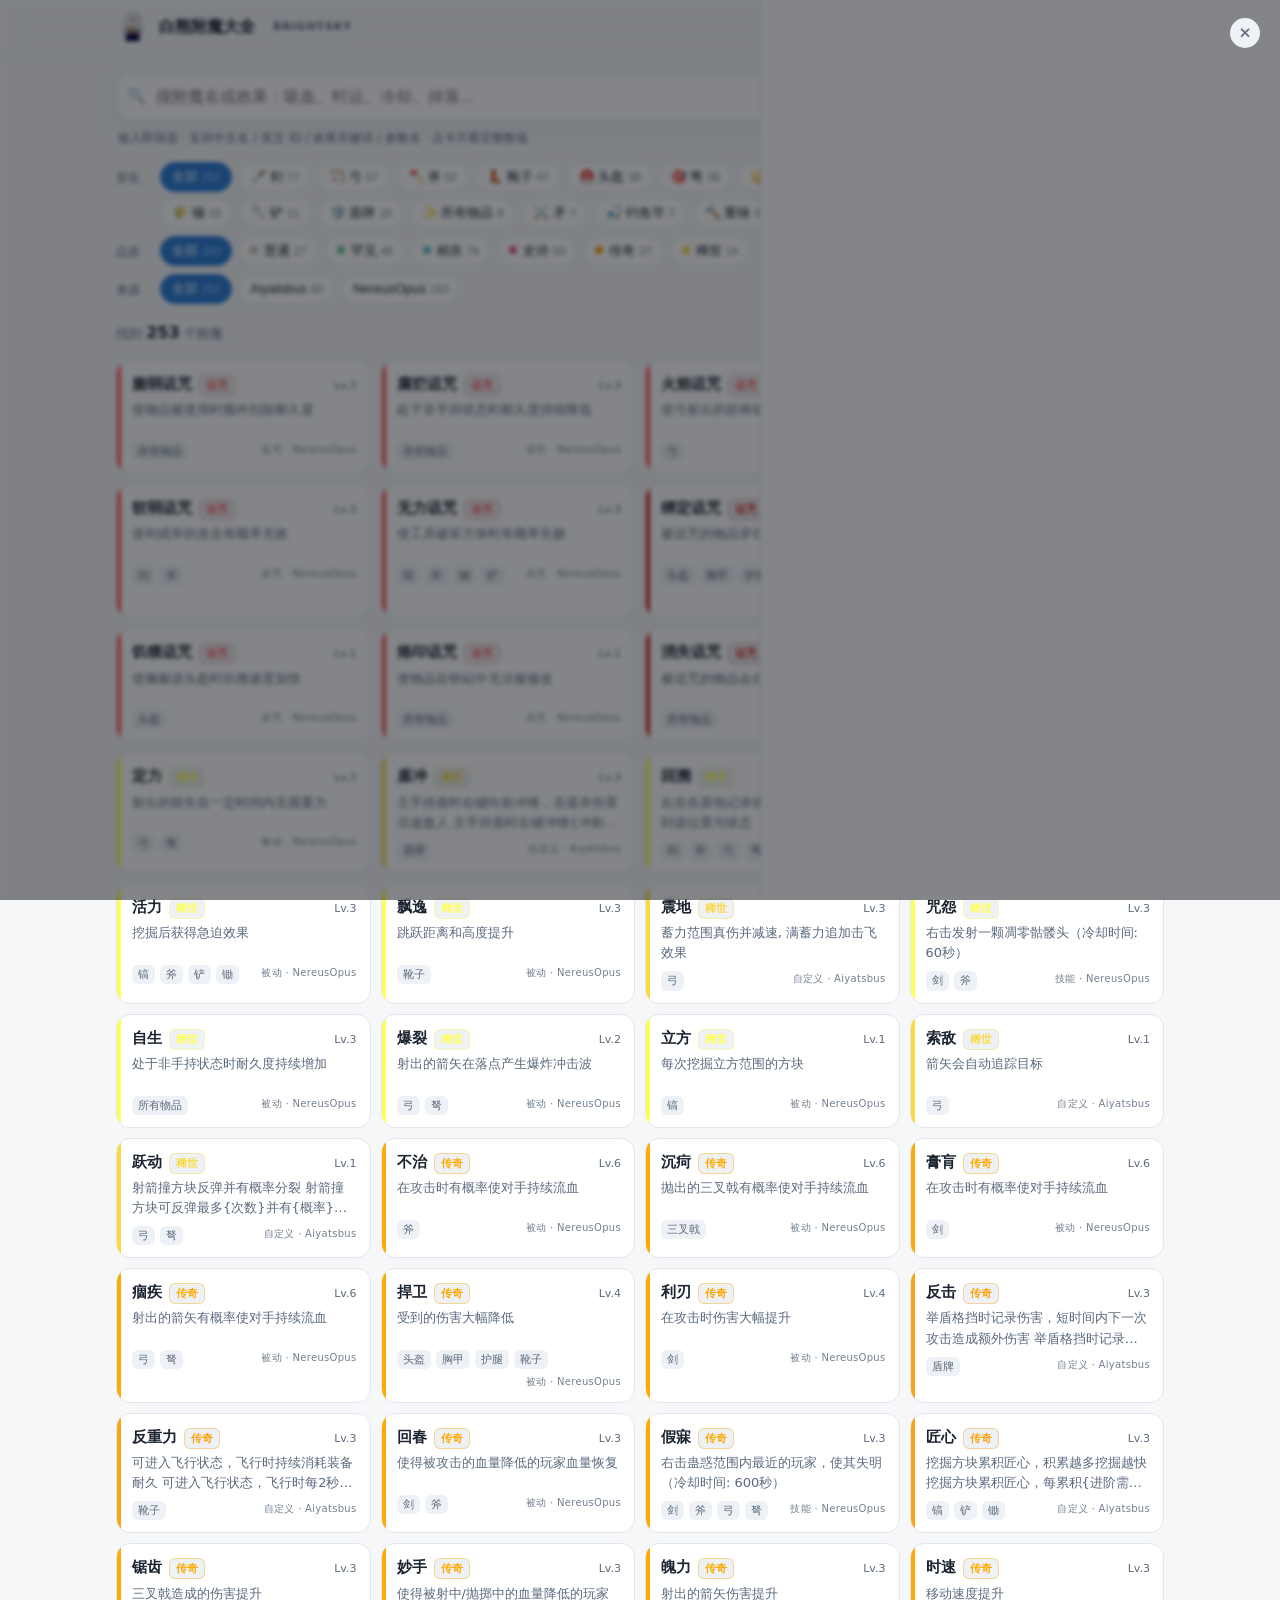
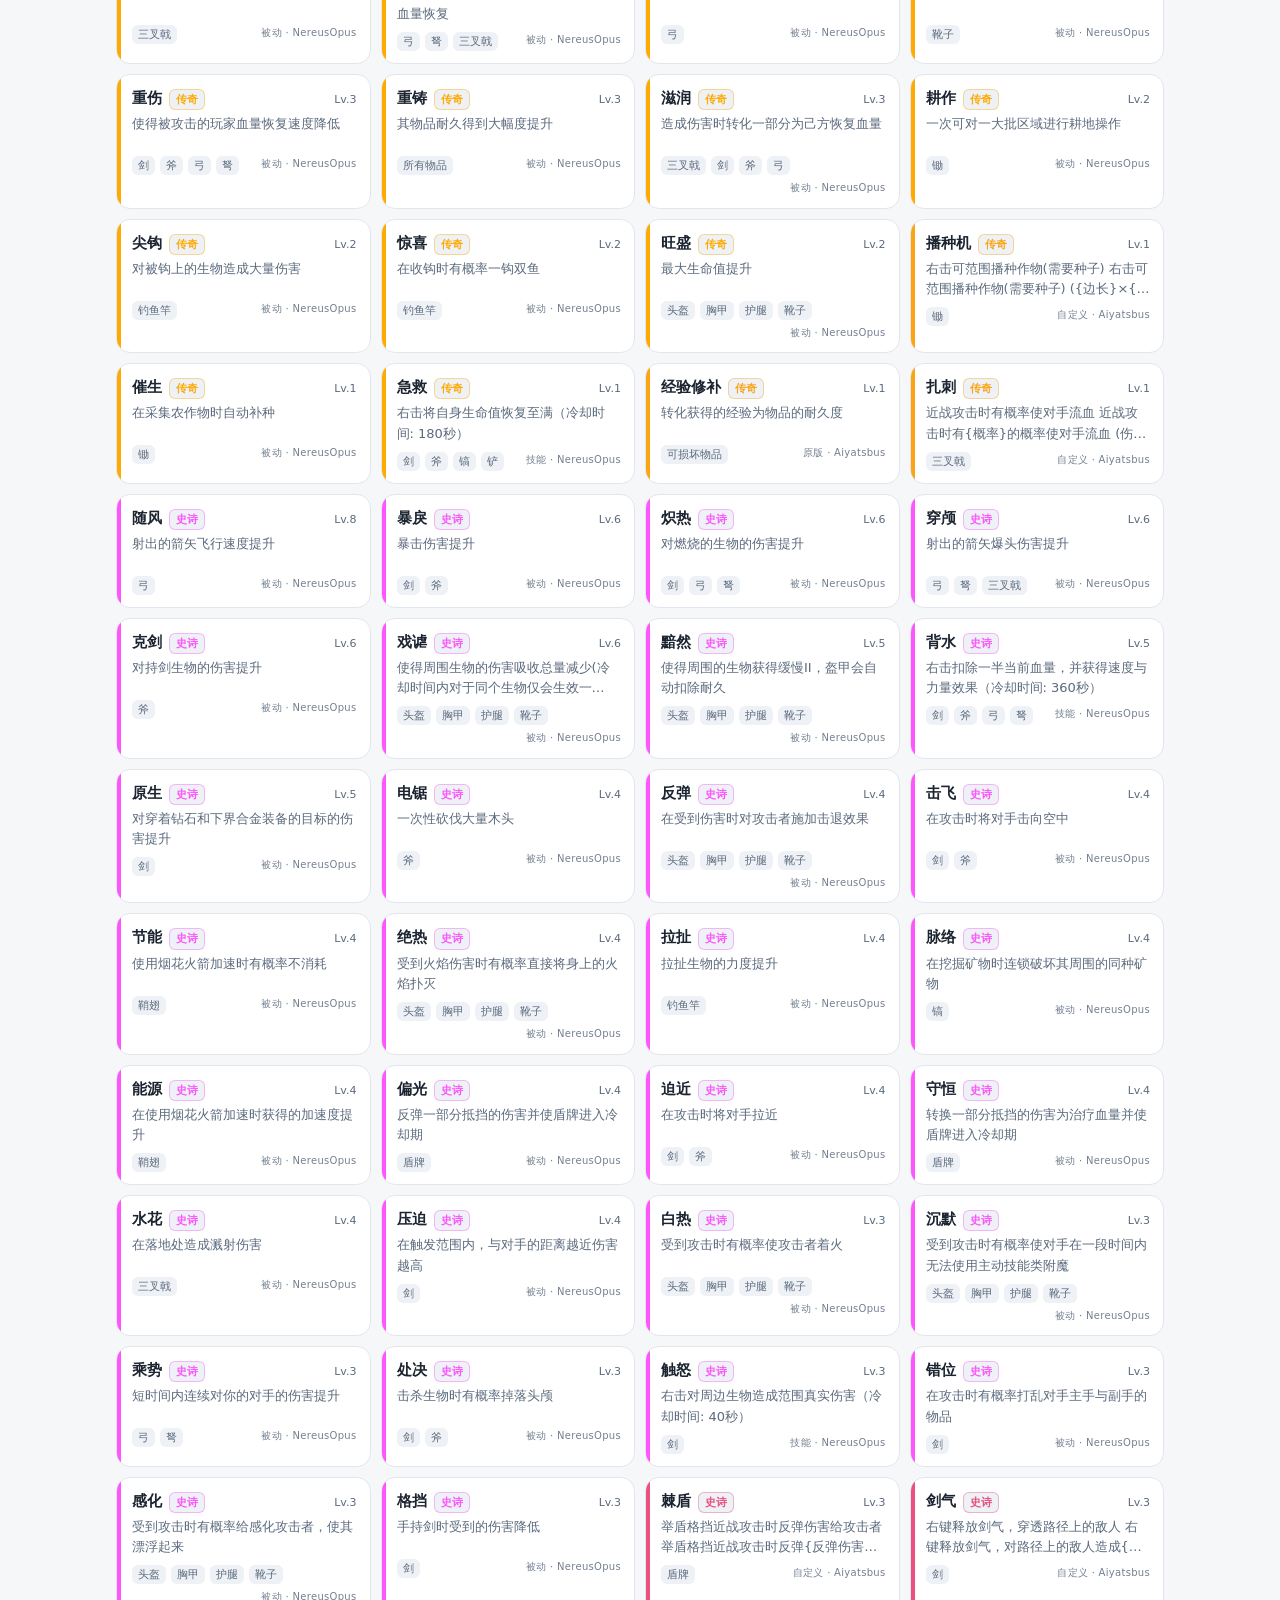
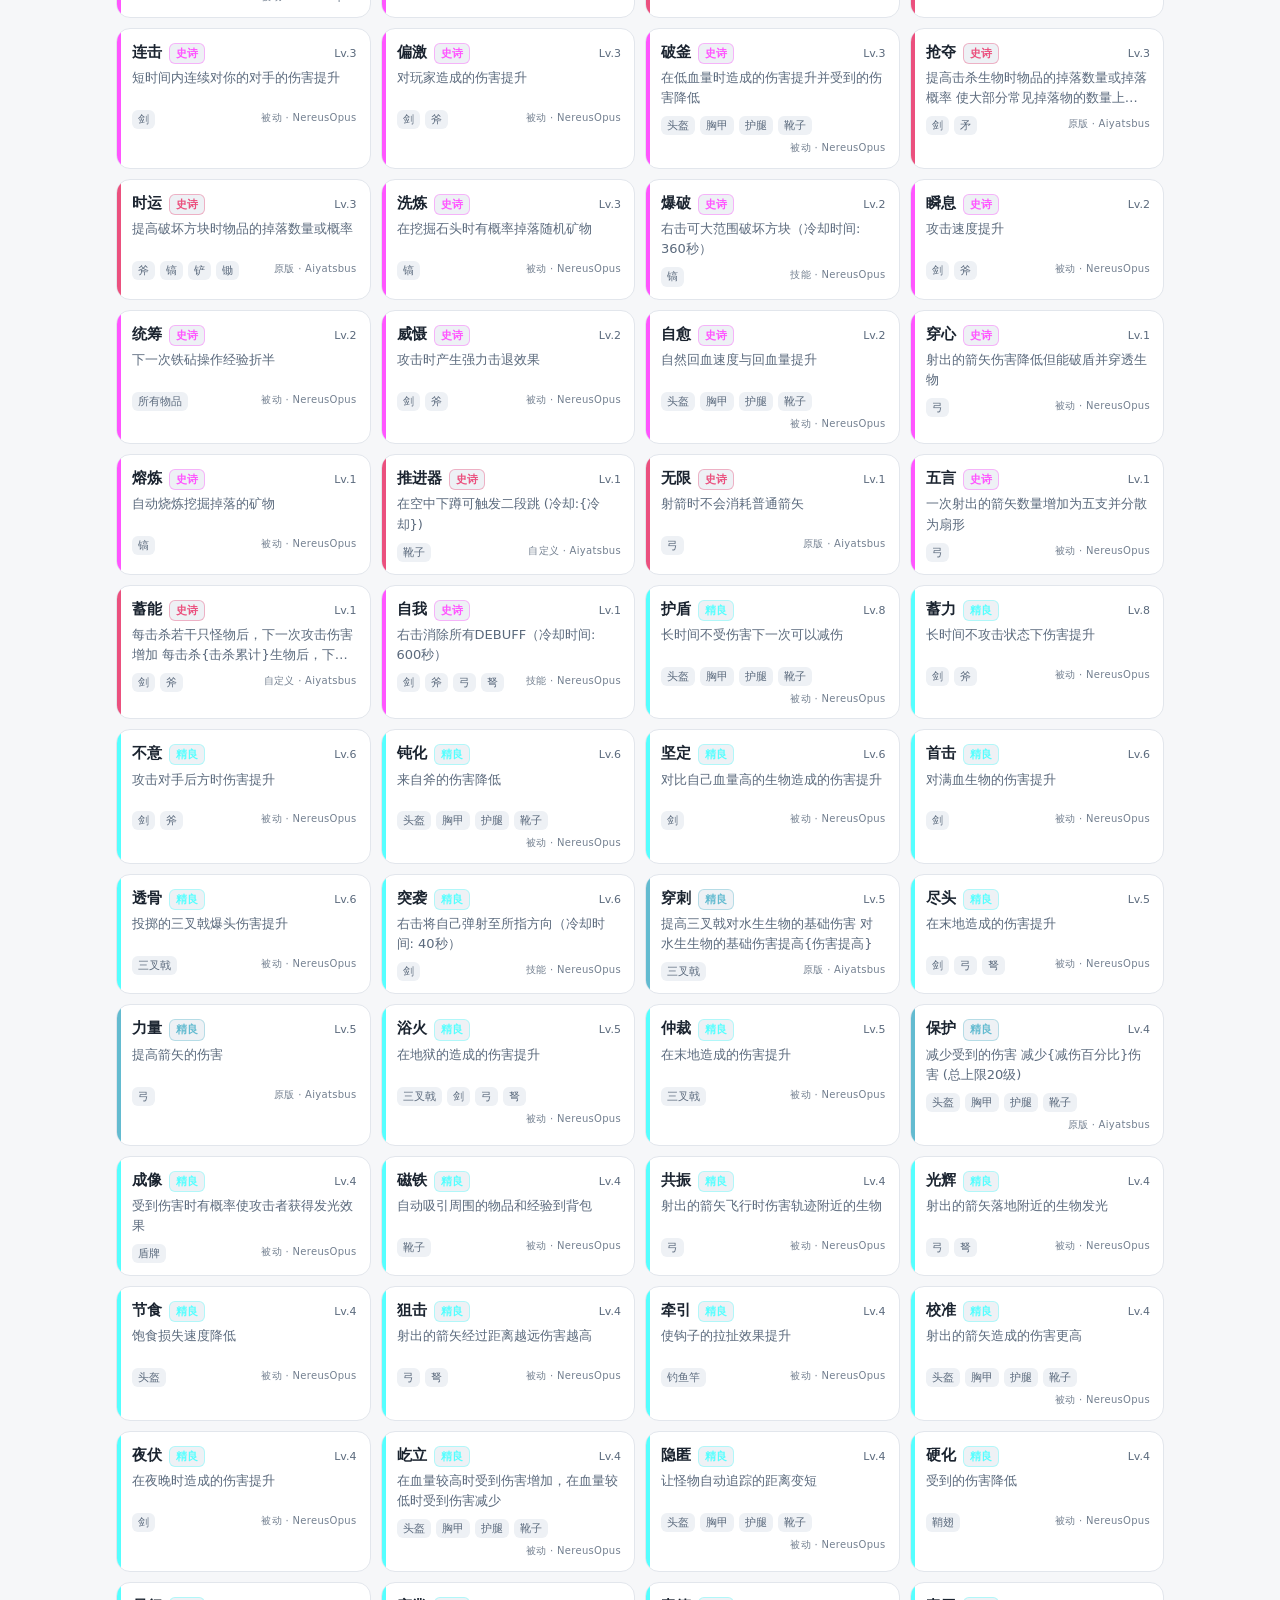
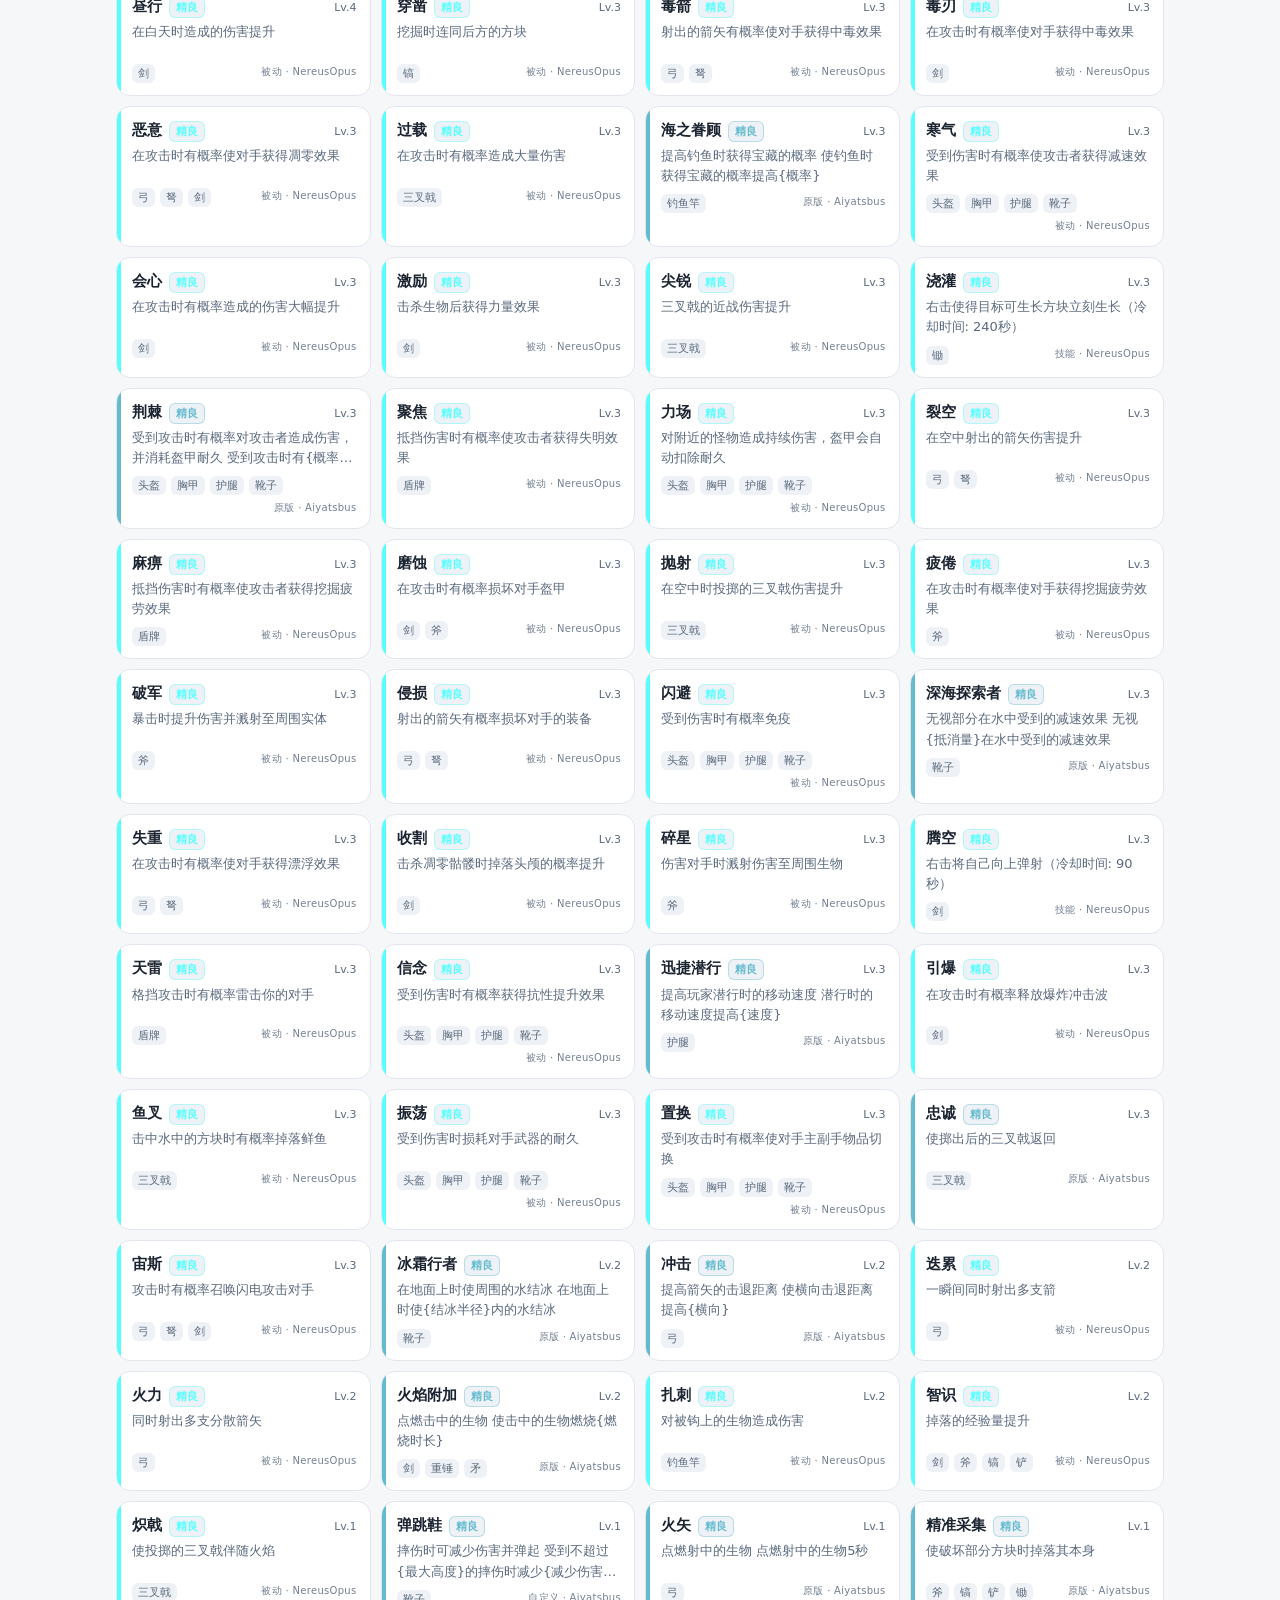
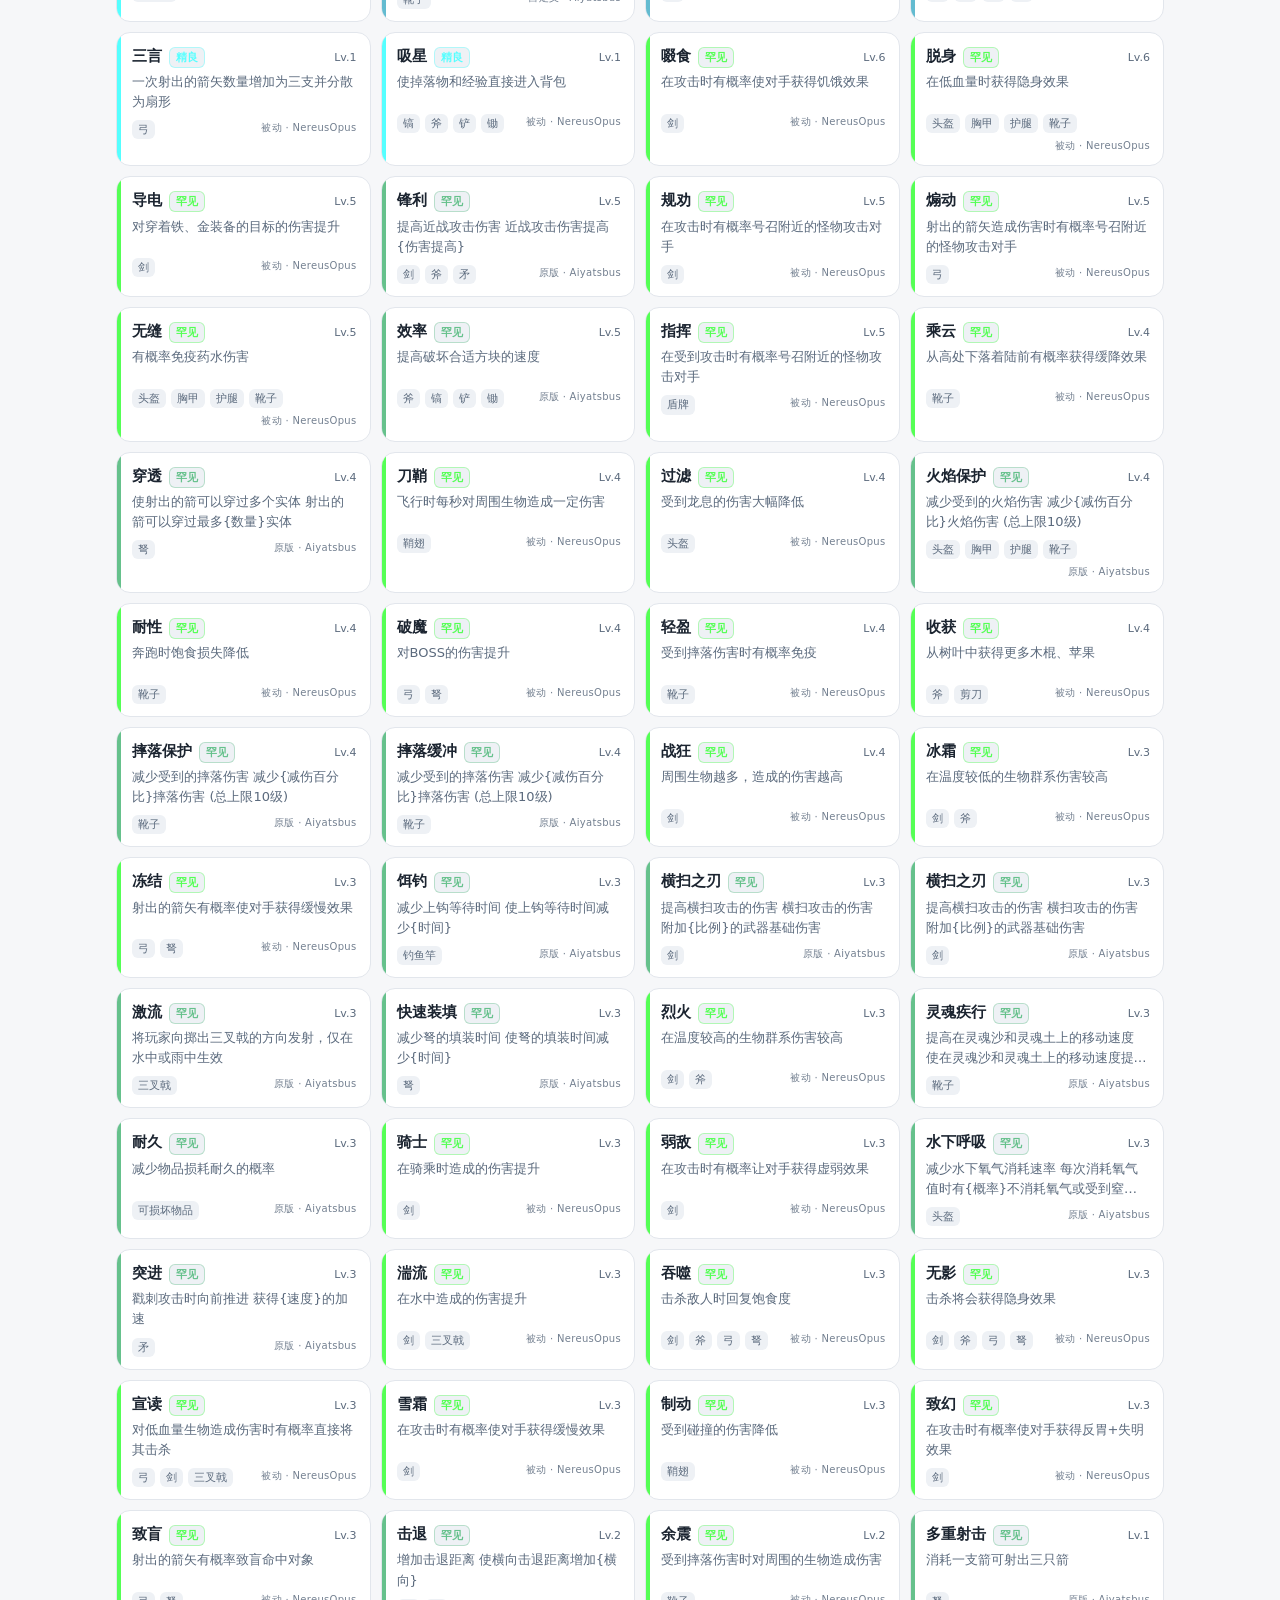
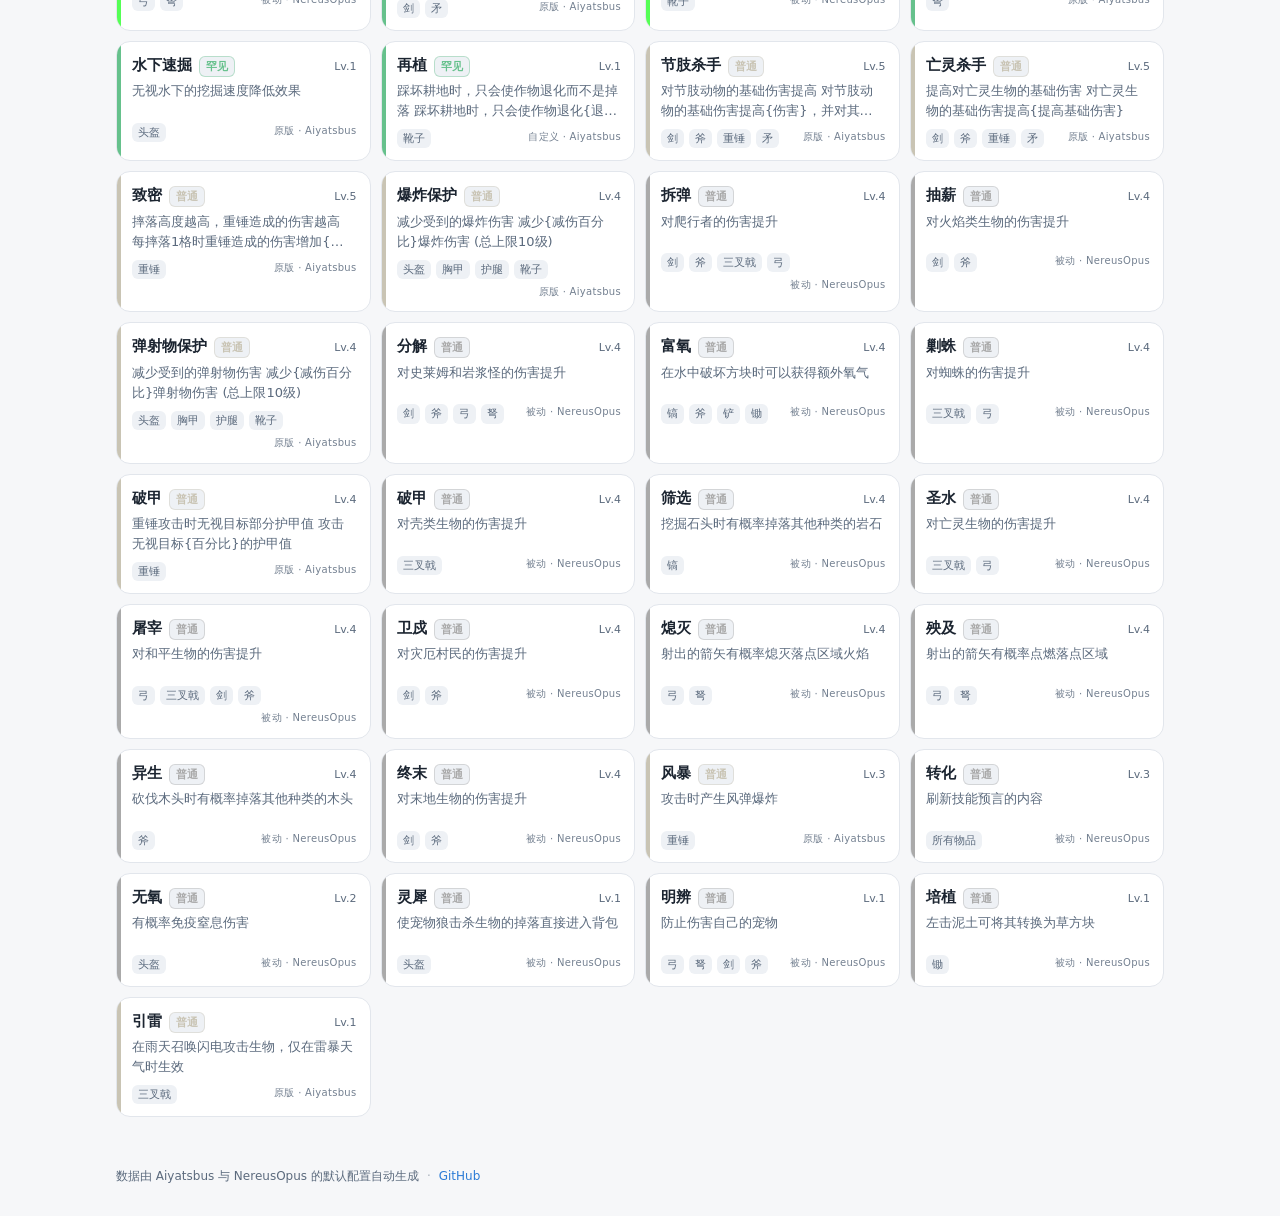
==== web/index.html @ 0cbbbc1d "feat!: 改为面向玩家的查询页（搜索 + 物品反查 + 详情面板），移除 VuePress 文档站" ====
<!doctype html>
<html lang="zh-CN">
<head>
<meta charset="utf-8">
<meta name="viewport" content="width=device-width, initial-scale=1, viewport-fit=cover">
<title>白熊附魔大全 · BrightSky</title>
<meta name="description" content="Aiyatsbus 与 NereusOpus 附魔速查：按名字搜索、按物品反查、品质与数值一览。">
<meta name="theme-color" content="#101722">
<link rel="icon" href="favicon-32.png" type="image/png" sizes="32x32">
<link rel="apple-touch-icon" href="apple-touch-icon.png">
<link rel="stylesheet" href="style.css">
</head>
<body>
<header class="hd">
  <div class="hd-in">
    <a class="brand" href="./">
      <img src="logo.png" alt="" width="34" height="34">
      <span class="brand-t">白熊附魔大全</span>
      <span class="brand-s">BrightSky</span>
    </a>
    <div class="hd-stat" id="hdStat"></div>
  </div>
</header>

<main class="wrap">
  <section class="search">
    <div class="sb">
      <span class="sb-ico" aria-hidden="true">🔍</span>
      <input id="q" type="search" inputmode="search" autocomplete="off" spellcheck="false"
             placeholder="搜附魔名或效果：吸血、时运、冷却、掉落…" aria-label="搜索附魔">
      <button id="clear" class="sb-clear" hidden aria-label="清空">✕</button>
    </div>
    <p class="hint">输入即筛选 · 支持中文名 / 英文 ID / 效果关键词 / 参数名 · 点卡片看完整数值</p>
  </section>

  <section class="filters">
    <div class="frow">
      <span class="flabel">穿在</span>
      <div class="chips" id="chipsTarget"></div>
    </div>
    <div class="frow">
      <span class="flabel">品质</span>
      <div class="chips" id="chipsRarity"></div>
    </div>
    <div class="frow">
      <span class="flabel">来源</span>
      <div class="chips" id="chipsSrc"></div>
    </div>
  </section>

  <div class="resbar">
    <div id="resCount" class="rescount"></div>
    <div class="resbar-r">
      <select id="sort" aria-label="排序">
        <option value="rarity">按品质（高→低）</option>
        <option value="name">按名称</option>
        <option value="level">按最高等级</option>
        <option value="src">按来源</option>
      </select>
      <button id="reset" class="btn-ghost">重置</button>
    </div>
  </div>

  <div id="list" class="grid"></div>
  <p id="empty" class="empty" hidden>没有符合条件的附魔，试试换个关键词或点「重置」。</p>
</main>

<footer class="ft">
  <span>数据由 Aiyatsbus 与 NereusOpus 的默认配置自动生成</span>
  <span class="dot">·</span>
  <a href="https://github.com/leafpaper47/BrightSky" target="_blank" rel="noopener">GitHub</a>
</footer>

<!-- 详情面板 -->
<div id="drawer" class="drawer" hidden>
  <div class="drawer-bd" id="drawerBd"></div>
  <aside class="drawer-p" role="dialog" aria-modal="true" aria-labelledby="dName">
    <button id="drawerX" class="drawer-x" aria-label="关闭">✕</button>
    <div id="drawerBody"></div>
  </aside>
</div>

<script src="app.js"></script>
</body>
</html>
---- web/style.css ----
:root{
  --bg:#f6f7f9; --bg2:#ffffff; --fg:#1b2430; --fg2:#5b6a7d; --line:#e2e6ec;
  --accent:#2b7bd6; --accent-soft:#e6f1fd; --chip:#eef1f5; --shadow:0 6px 24px rgba(20,32,48,.08);
  --radius:14px;
}
@media (prefers-color-scheme: dark){
  :root{
    --bg:#0e141c; --bg2:#151d27; --fg:#e7edf5; --fg2:#93a3b6; --line:#243040;
    --accent:#5aa2f0; --accent-soft:#17304d; --chip:#1d2734; --shadow:0 8px 28px rgba(0,0,0,.45);
  }
}
*{box-sizing:border-box}
html{-webkit-text-size-adjust:100%}
body{
  margin:0; background:var(--bg); color:var(--fg);
  font:15px/1.55 -apple-system,"Segoe UI","PingFang SC","Microsoft YaHei",system-ui,sans-serif;
  padding-bottom:env(safe-area-inset-bottom);
}
a{color:var(--accent);text-decoration:none}

/* ---------- header ---------- */
.hd{position:sticky;top:0;z-index:30;background:color-mix(in srgb,var(--bg) 88%,transparent);
  backdrop-filter:blur(12px);border-bottom:1px solid var(--line)}
.hd-in{max-width:1080px;margin:0 auto;padding:10px 16px;display:flex;align-items:center;gap:12px}
.brand{display:flex;align-items:center;gap:9px;color:var(--fg);font-weight:700}
.brand img{border-radius:9px;display:block}
.brand-t{font-size:16px}
.brand-s{font-size:11px;font-weight:600;color:var(--fg2);letter-spacing:.08em;text-transform:uppercase;
  border:1px solid var(--line);border-radius:20px;padding:1px 8px}
.hd-stat{margin-left:auto;font-size:12px;color:var(--fg2);white-space:nowrap}
.hd-stat b{color:var(--fg)}

/* ---------- layout ---------- */
.wrap{max-width:1080px;margin:0 auto;padding:18px 16px 40px}

/* ---------- search ---------- */
.search{margin-bottom:14px}
.sb{position:relative;display:flex;align-items:center;background:var(--bg2);border:1px solid var(--line);
  border-radius:var(--radius);box-shadow:var(--shadow);padding:2px 10px}
.sb:focus-within{border-color:var(--accent);box-shadow:0 0 0 3px var(--accent-soft)}
.sb-ico{font-size:15px;opacity:.6;margin-right:6px}
#q{flex:1;border:0;outline:0;background:transparent;color:var(--fg);font-size:16px;padding:12px 4px;
  min-width:0;appearance:none}
#q::-webkit-search-cancel-button{display:none}
.sb-clear{border:0;background:var(--chip);color:var(--fg2);border-radius:50%;width:26px;height:26px;
  cursor:pointer;font-size:12px;line-height:1}
.hint{margin:8px 2px 0;font-size:12px;color:var(--fg2)}

/* ---------- filters ---------- */
.filters{display:flex;flex-direction:column;gap:8px;margin-bottom:8px}
.frow{display:flex;align-items:flex-start;gap:10px}
.flabel{flex:0 0 34px;font-size:12px;color:var(--fg2);padding-top:7px}
.chips{display:flex;flex-wrap:wrap;gap:6px}
.chip{border:1px solid var(--line);background:var(--bg2);color:var(--fg);border-radius:999px;
  padding:5px 11px;font-size:13px;cursor:pointer;white-space:nowrap;transition:.12s}
.chip:hover{border-color:var(--accent)}
.chip[aria-pressed="true"]{background:var(--accent);border-color:var(--accent);color:#fff}
.chip .n{opacity:.6;font-size:11px;margin-left:4px}
.chip-dot{display:inline-block;width:8px;height:8px;border-radius:50%;margin-right:6px;vertical-align:1px}

/* ---------- result bar ---------- */
.resbar{display:flex;align-items:center;gap:10px;margin:14px 0 10px;flex-wrap:wrap}
.rescount{font-size:13px;color:var(--fg2)}
.rescount b{color:var(--fg);font-size:16px}
.resbar-r{margin-left:auto;display:flex;gap:8px;align-items:center}
select{background:var(--bg2);color:var(--fg);border:1px solid var(--line);border-radius:9px;
  padding:6px 8px;font-size:13px}
.btn-ghost{background:transparent;border:1px solid var(--line);color:var(--fg2);border-radius:9px;
  padding:6px 10px;font-size:13px;cursor:pointer}
.btn-ghost:hover{color:var(--fg);border-color:var(--accent)}

/* ---------- cards ---------- */
.grid{display:grid;grid-template-columns:repeat(auto-fill,minmax(252px,1fr));gap:10px}
.card{position:relative;background:var(--bg2);border:1px solid var(--line);border-radius:var(--radius);
  padding:12px 13px 12px 15px;cursor:pointer;transition:.14s;overflow:hidden}
.card:hover{transform:translateY(-1px);border-color:var(--accent);box-shadow:var(--shadow)}
.card::before{content:"";position:absolute;left:0;top:0;bottom:0;width:4px;background:var(--rc)}
.card-h{display:flex;align-items:baseline;gap:7px;margin-bottom:4px}
.card-n{font-weight:700;font-size:15px}
.badge{font-size:11px;font-weight:600;border-radius:6px;padding:1px 6px;background:var(--chip);
  color:var(--rc);border:1px solid color-mix(in srgb,var(--rc) 40%,transparent);white-space:nowrap}
.card-lv{font-size:11px;color:var(--fg2);margin-left:auto;white-space:nowrap}
.card-d{font-size:13px;color:var(--fg2);display:-webkit-box;-webkit-line-clamp:2;-webkit-box-orient:vertical;
  overflow:hidden;min-height:2.6em}
.card-f{display:flex;gap:5px;flex-wrap:wrap;margin-top:8px}
.tg{font-size:11px;background:var(--chip);color:var(--fg2);border-radius:6px;padding:1px 6px}
.src{font-size:10px;letter-spacing:.03em;color:var(--fg2);opacity:.85;margin-left:auto}
.empty{text-align:center;color:var(--fg2);padding:48px 12px;font-size:14px}

/* ---------- drawer ---------- */
.drawer{position:fixed;inset:0;z-index:60;display:grid}
.drawer-bd{grid-area:1/1;background:rgba(8,12,18,.5);backdrop-filter:blur(2px)}
.drawer-p{grid-area:1/1;justify-self:end;width:min(520px,100%);height:100%;overflow:auto;
  background:var(--bg2);border-left:1px solid var(--line);padding:18px 20px 40px;
  animation:slide .18s ease-out}
@keyframes slide{from{transform:translateX(18px);opacity:.4}to{transform:none;opacity:1}}
@media (max-width:640px){
  .drawer-p{justify-self:stretch;height:92%;margin-top:auto;width:100%;border-left:0;
    border-top:1px solid var(--line);border-radius:16px 16px 0 0;animation:up .2s ease-out}
  @keyframes up{from{transform:translateY(30px);opacity:.5}to{transform:none;opacity:1}}
}
.drawer-x{position:sticky;float:right;top:0;border:0;background:var(--chip);color:var(--fg2);
  width:30px;height:30px;border-radius:50%;cursor:pointer;font-size:13px}
.d-name{font-size:22px;font-weight:800;margin:0 0 2px}
.d-en{font-size:12px;color:var(--fg2);margin-bottom:10px;word-break:break-all}
.d-meta{display:flex;flex-wrap:wrap;gap:6px;margin-bottom:14px}
.d-sec{margin:16px 0 0}
.d-sec h4{margin:0 0 7px;font-size:12px;letter-spacing:.06em;color:var(--fg2);text-transform:uppercase}
.d-desc{background:var(--chip);border-radius:10px;padding:10px 12px;font-size:14px;line-height:1.65}
.d-desc .mcf-7{opacity:.85}
.d-tg{display:flex;flex-wrap:wrap;gap:6px}
.d-tg span{background:var(--chip);border-radius:8px;padding:3px 9px;font-size:13px}
table.kv{width:100%;border-collapse:collapse;font-size:13px}
table.kv td{padding:6px 8px;border-bottom:1px solid var(--line);vertical-align:top}
table.kv tr:last-child td{border-bottom:0}
table.kv td:first-child{color:var(--fg2);white-space:nowrap;width:44%}
table.kv code{font-size:12px;background:var(--chip);border-radius:5px;padding:1px 5px;word-break:break-all}
.idrow{display:flex;align-items:center;gap:8px;margin-top:4px}
.idrow code{flex:1;font-size:12px;background:var(--chip);border-radius:7px;padding:5px 8px;word-break:break-all}
.copy{border:1px solid var(--line);background:transparent;color:var(--fg2);border-radius:7px;
  padding:4px 8px;font-size:12px;cursor:pointer}
.copy:hover{color:var(--fg);border-color:var(--accent)}
.note{font-size:12px;color:var(--fg2)}

/* ---------- footer ---------- */
.ft{max-width:1080px;margin:0 auto;padding:10px 16px 30px;color:var(--fg2);font-size:12px;
  display:flex;gap:8px;flex-wrap:wrap}
.ft .dot{opacity:.5}
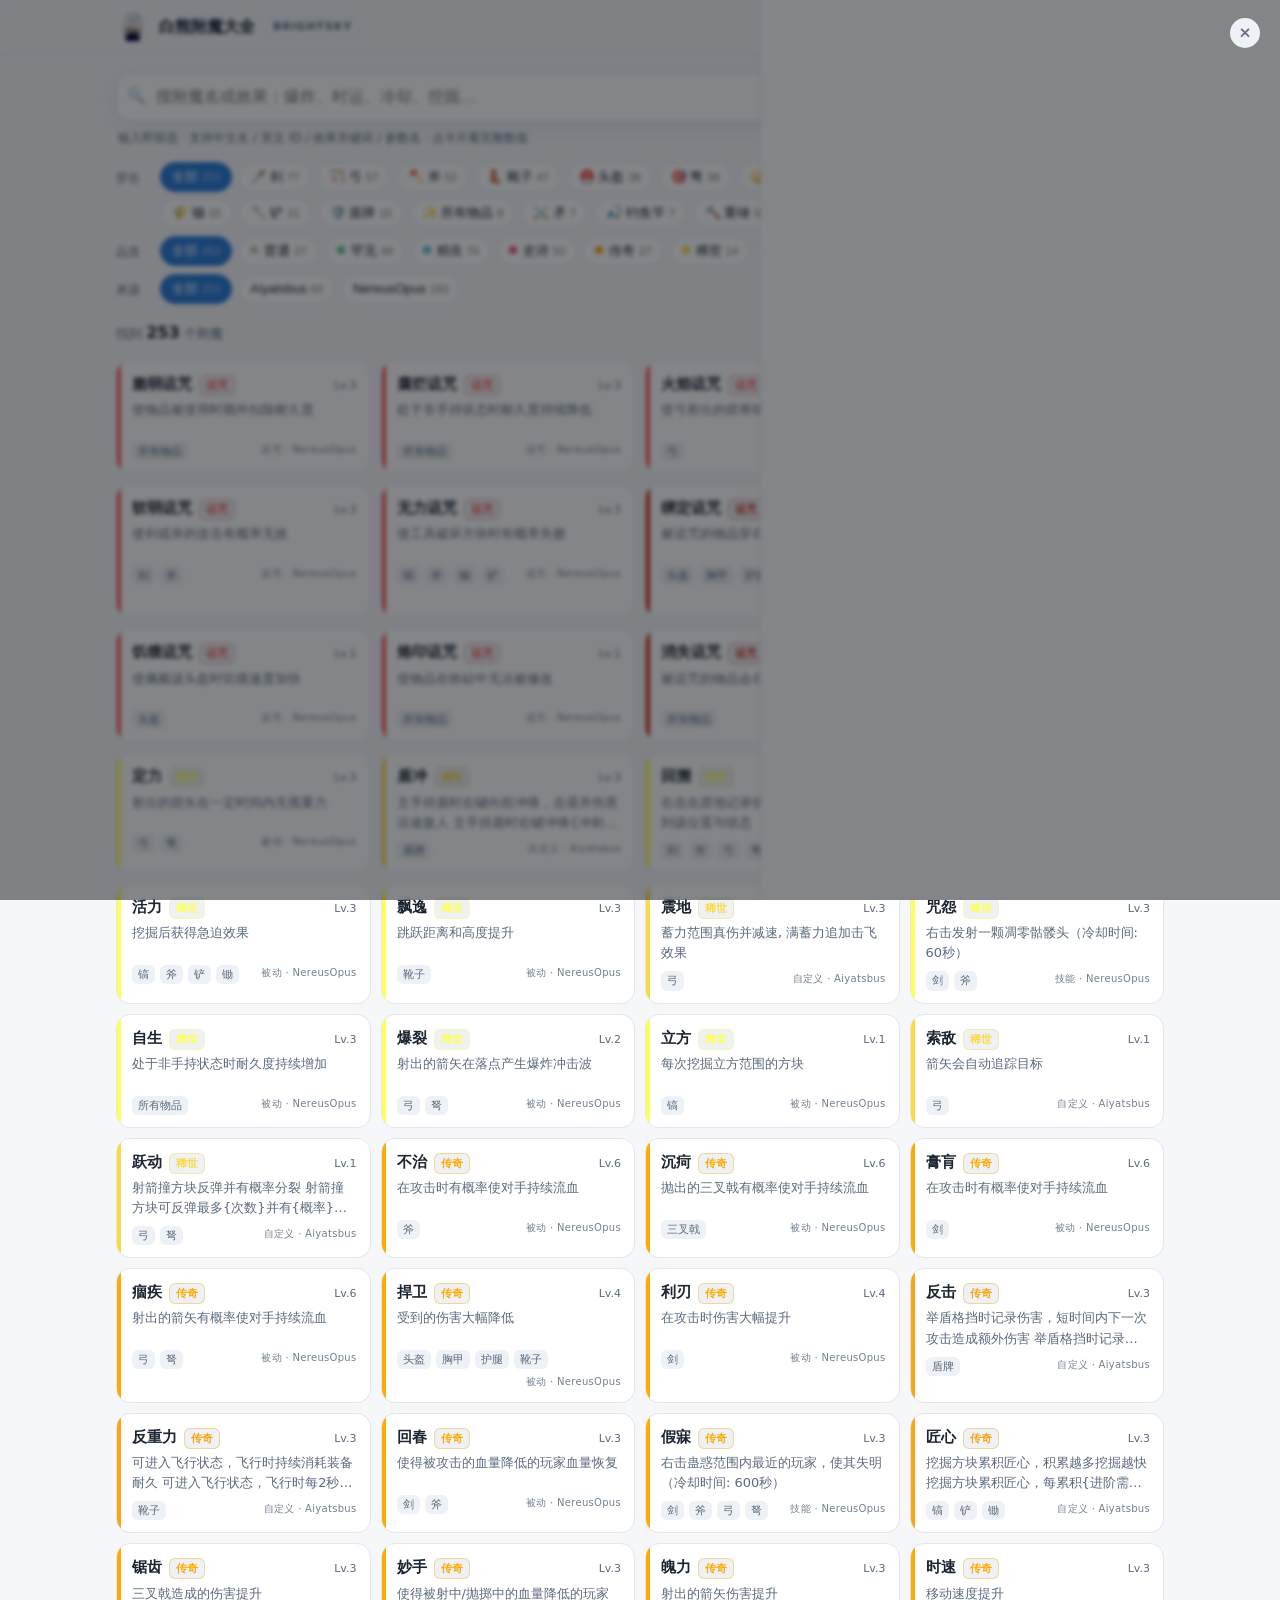
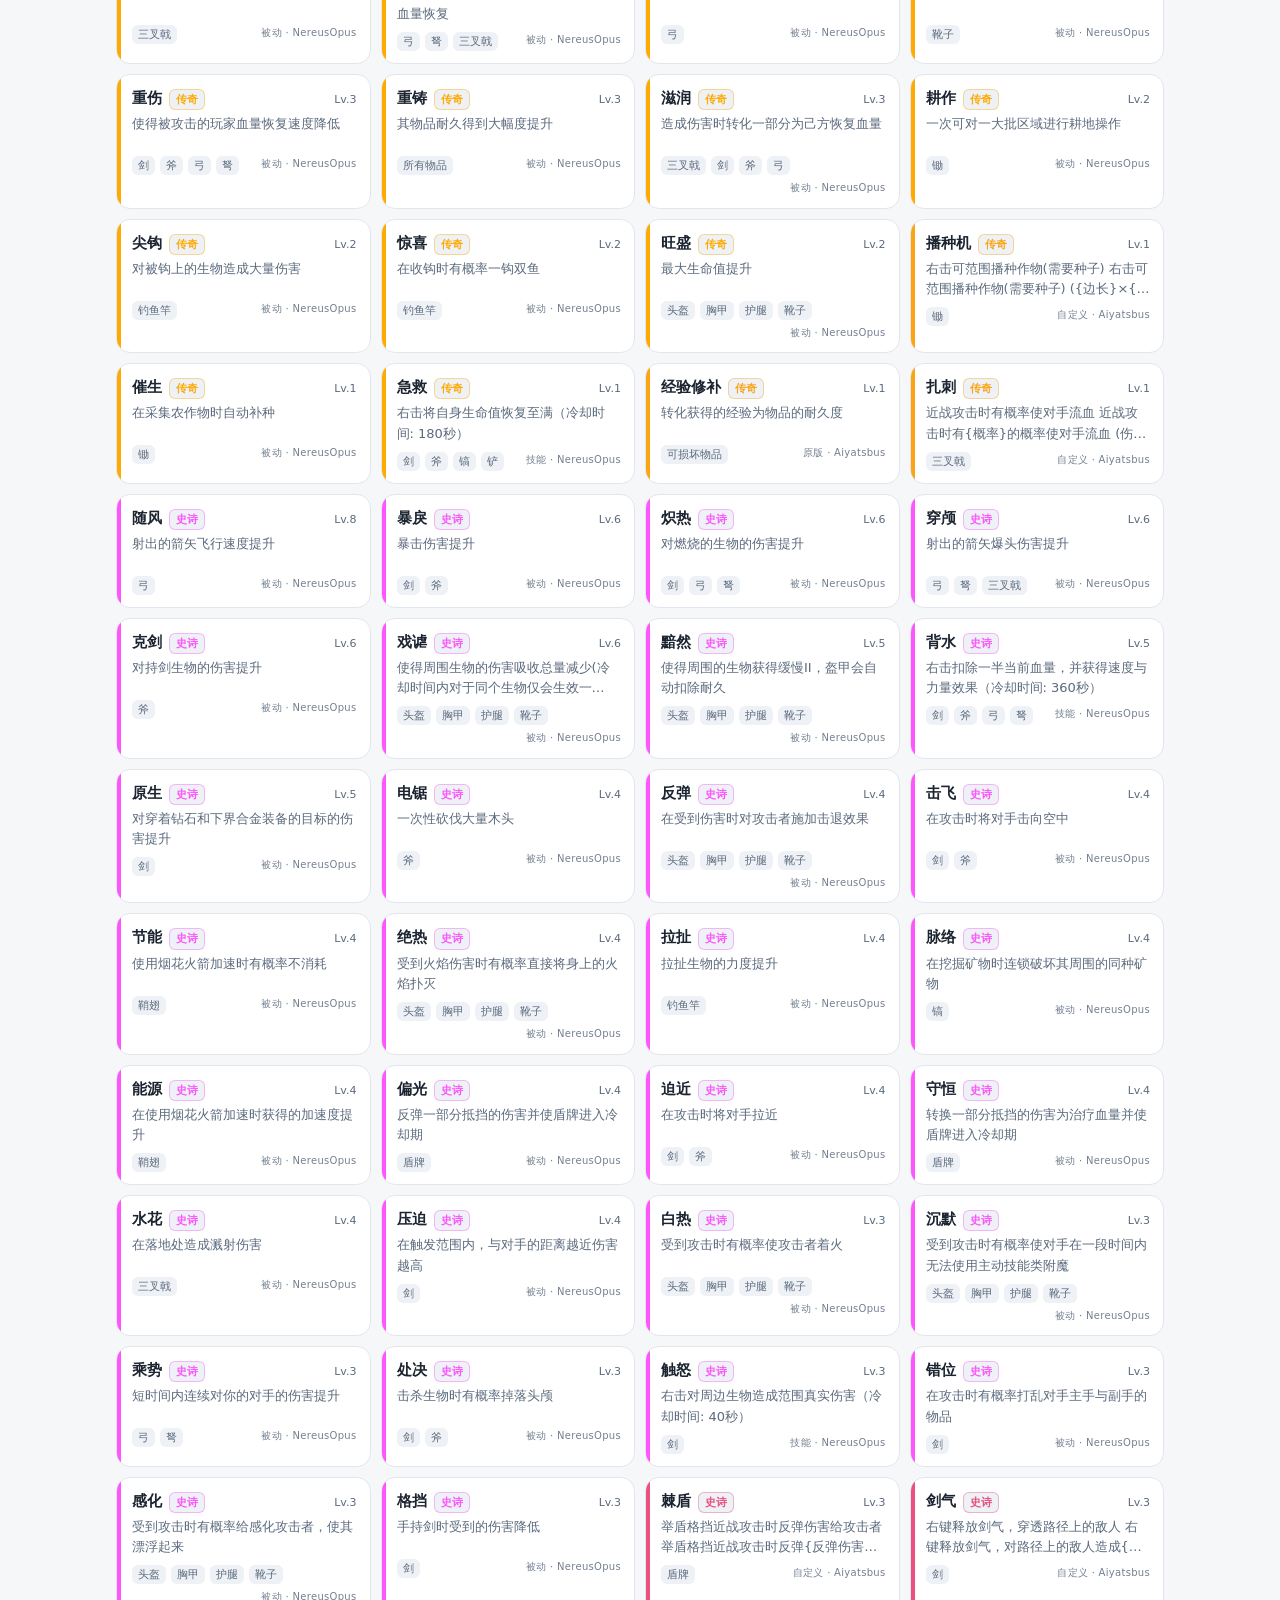
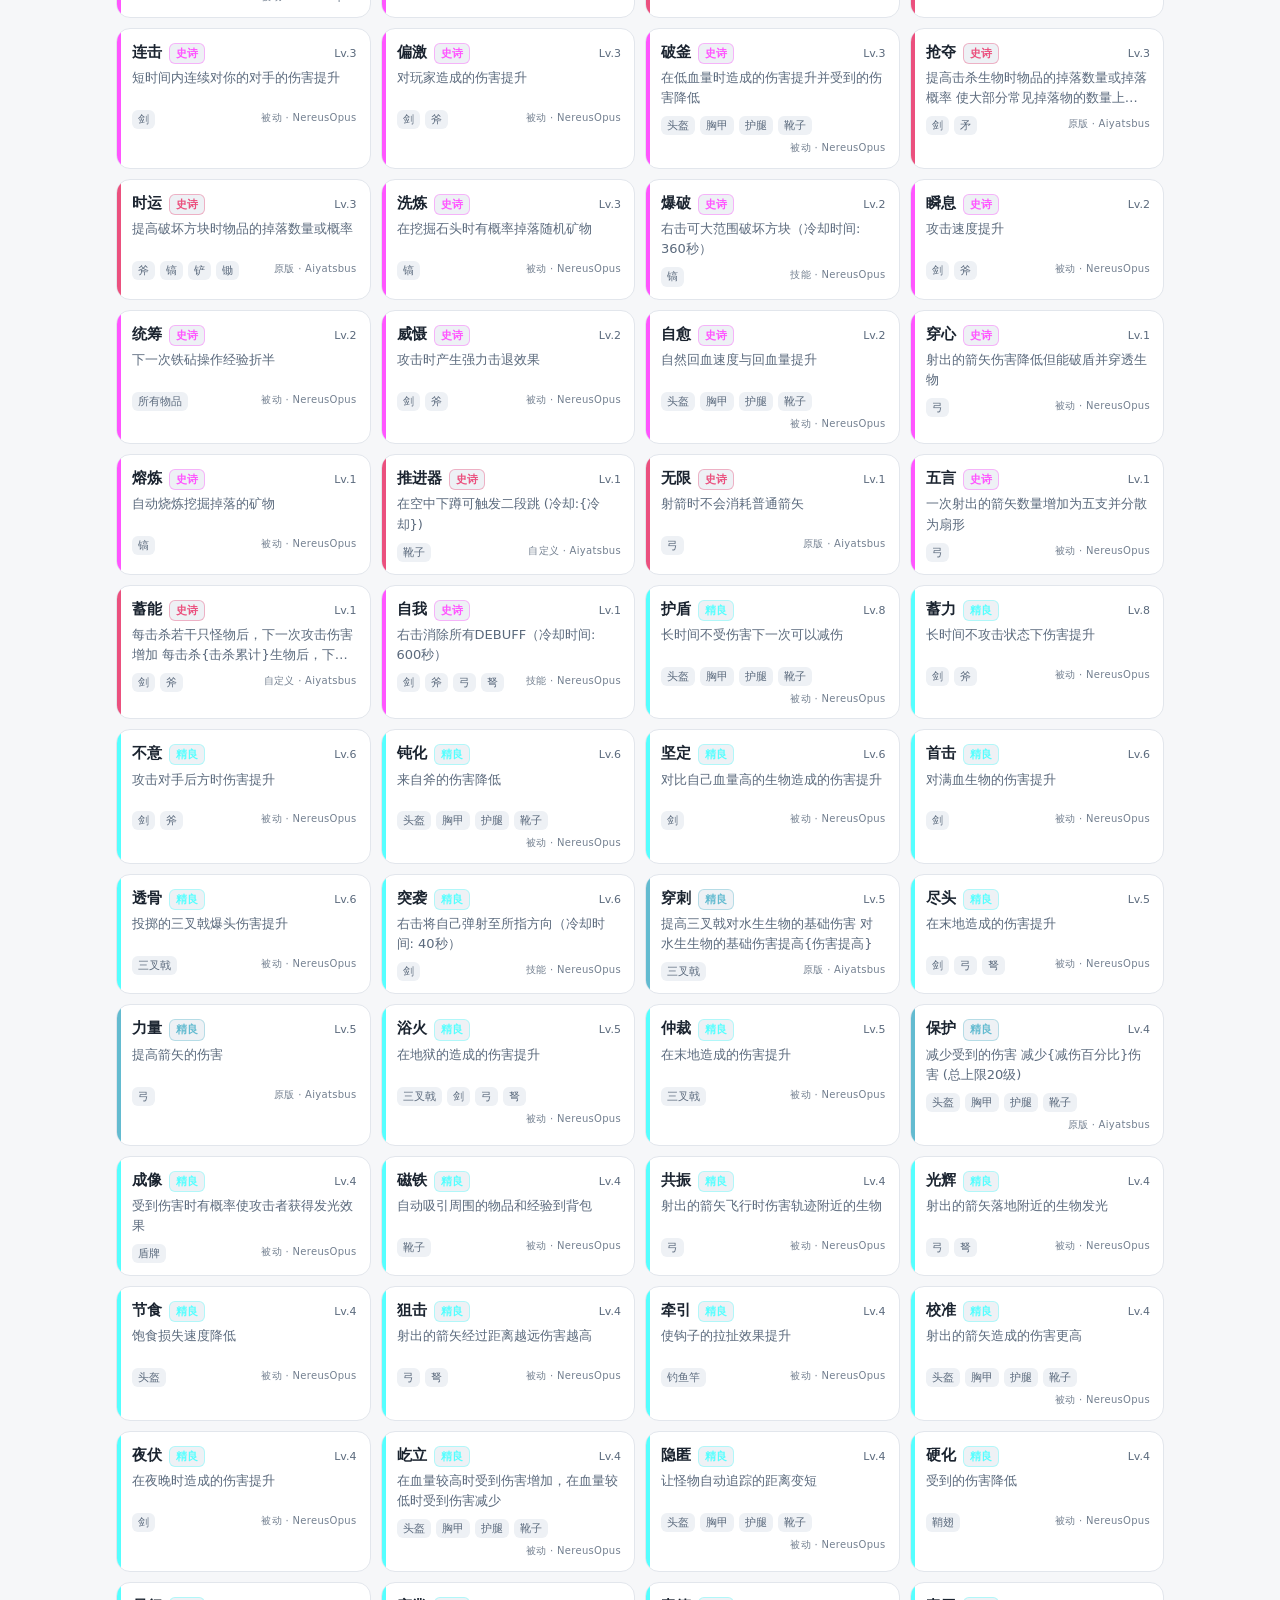
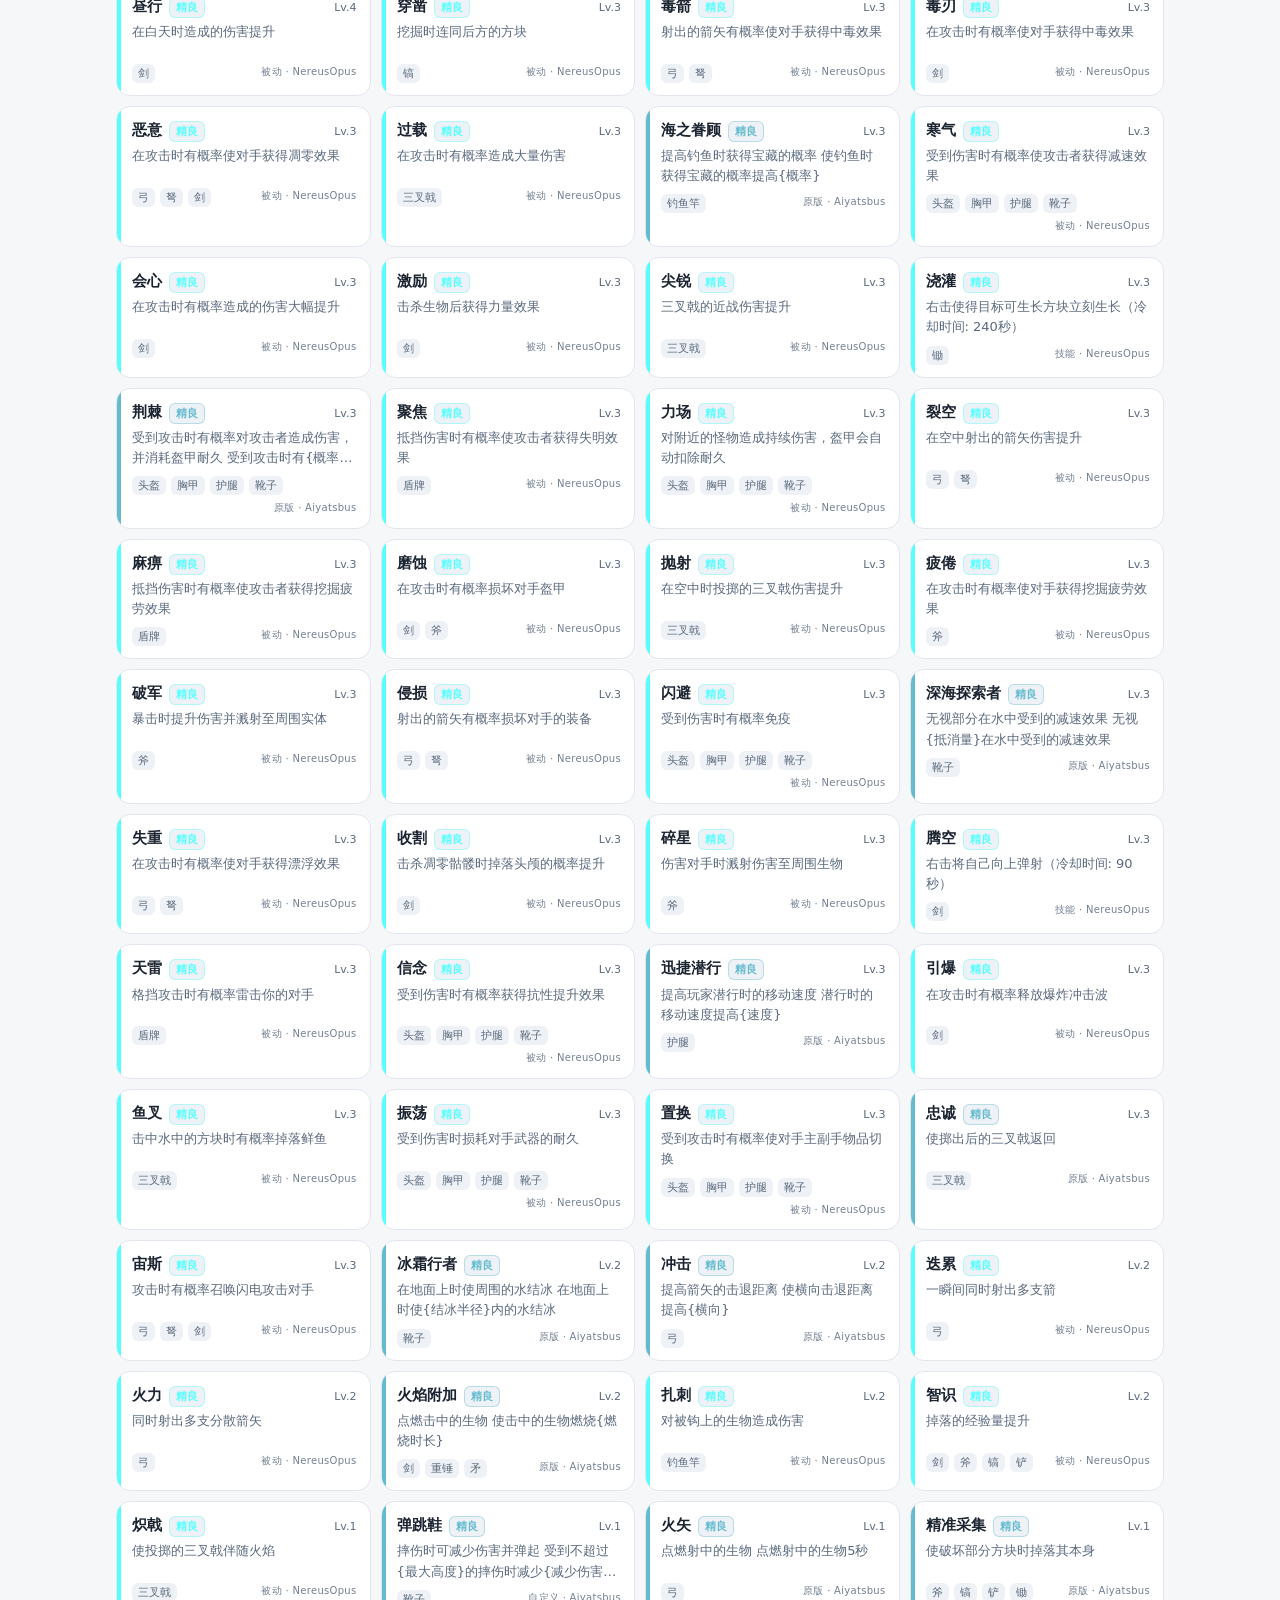
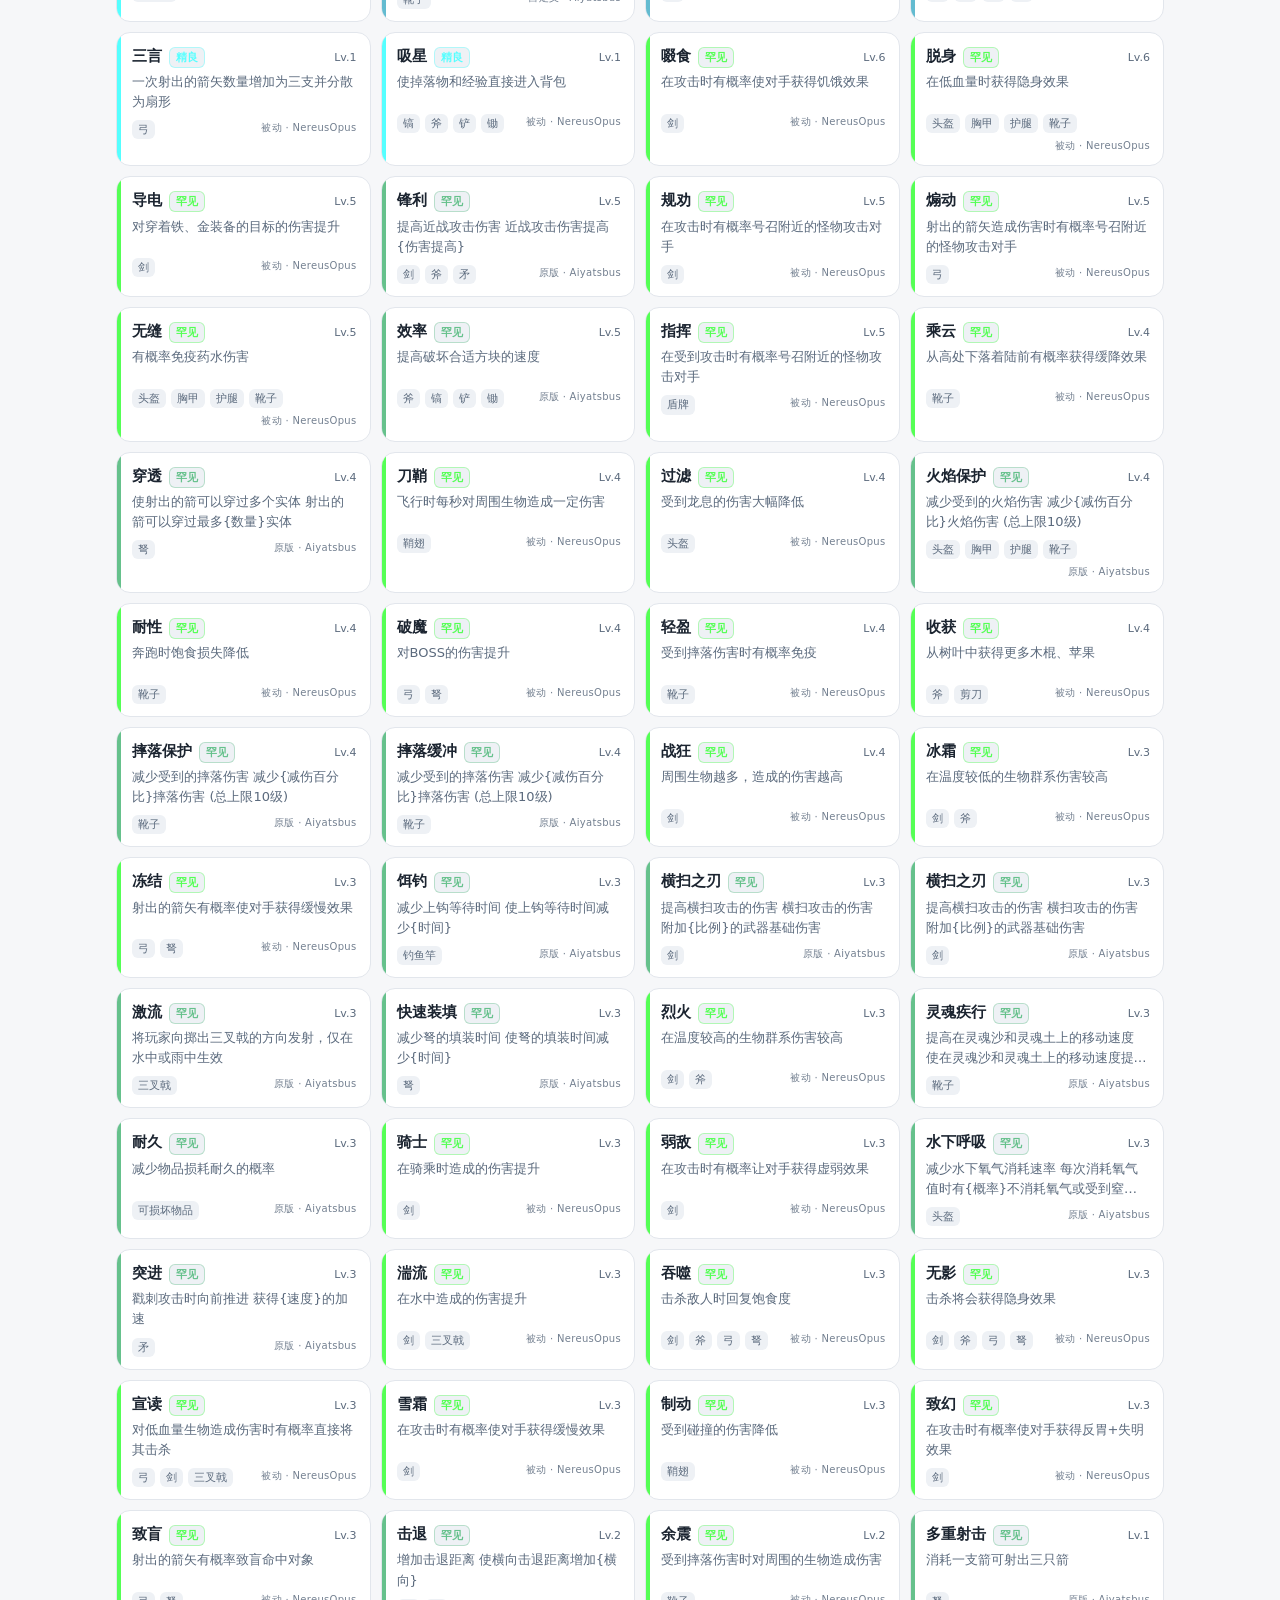
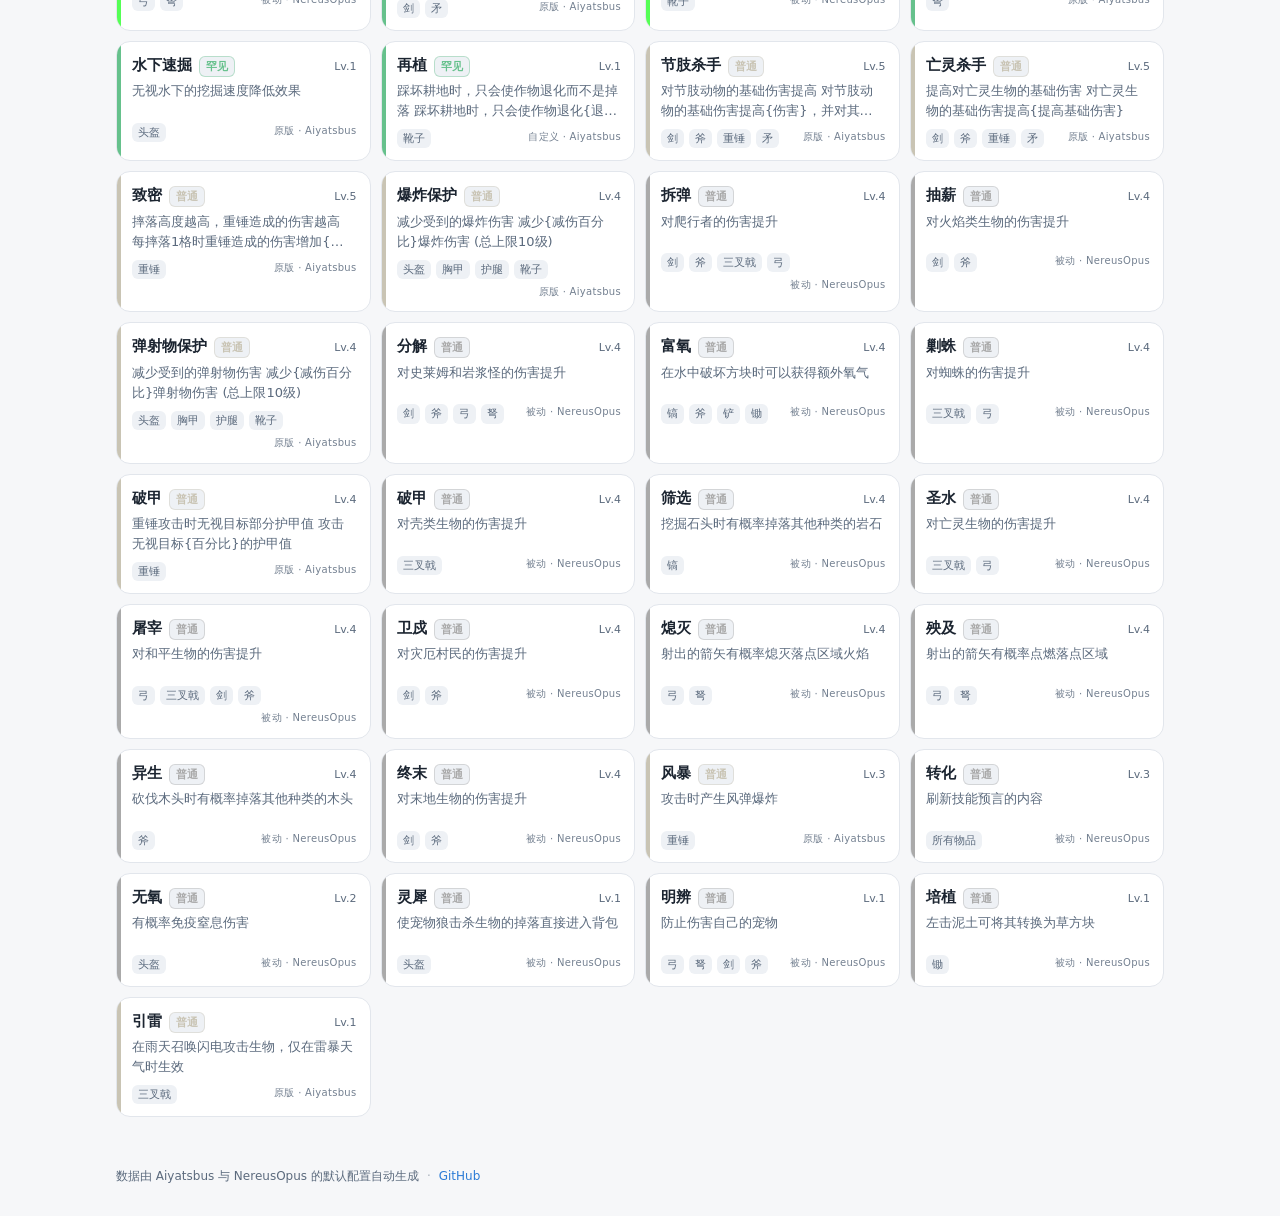
==== commit d084d786: "fix: 搜索框示例词改为实际存在的关键词" ====
--- a/web/index.html
+++ b/web/index.html
@@ -27,7 +27,7 @@
     <div class="sb">
       <span class="sb-ico" aria-hidden="true">🔍</span>
       <input id="q" type="search" inputmode="search" autocomplete="off" spellcheck="false"
-             placeholder="搜附魔名或效果：吸血、时运、冷却、掉落…" aria-label="搜索附魔">
+             placeholder="搜附魔名或效果：爆炸、时运、冷却、挖掘…" aria-label="搜索附魔">
       <button id="clear" class="sb-clear" hidden aria-label="清空">✕</button>
     </div>
     <p class="hint">输入即筛选 · 支持中文名 / 英文 ID / 效果关键词 / 参数名 · 点卡片看完整数值</p>
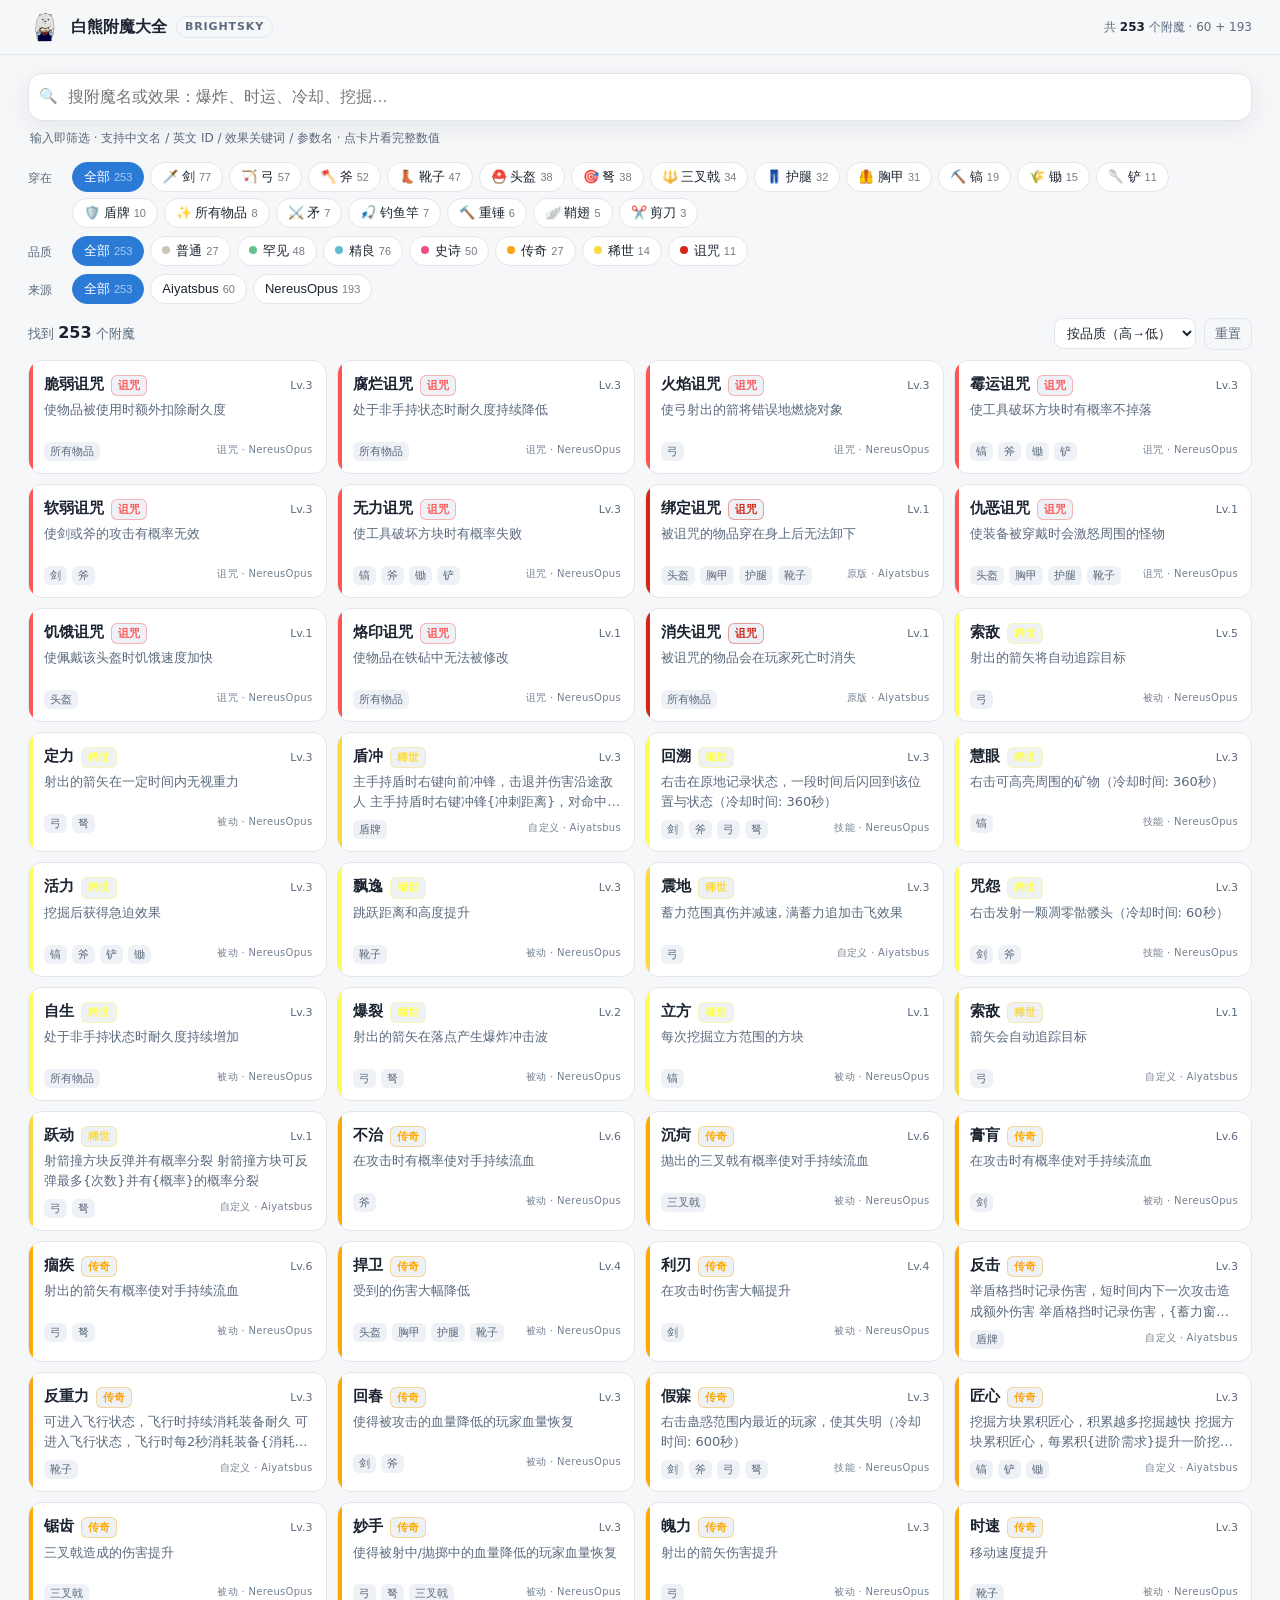
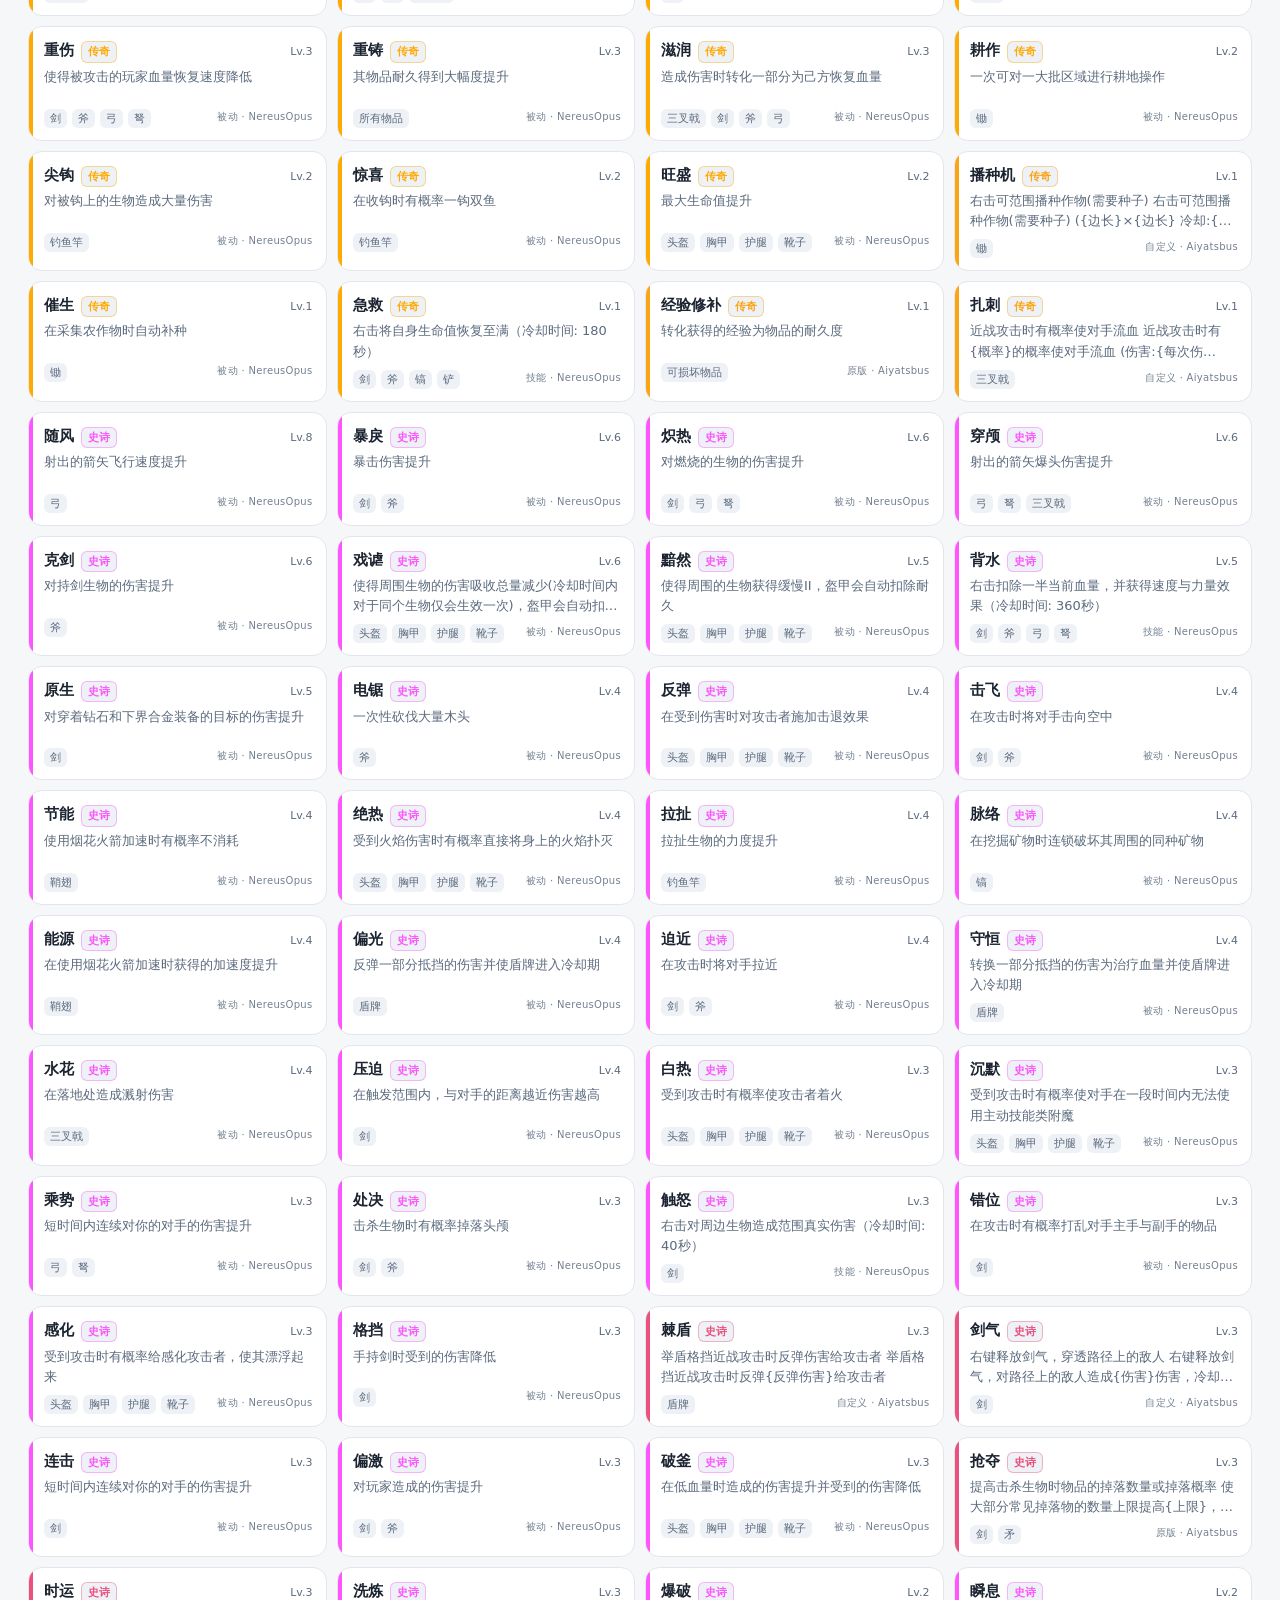
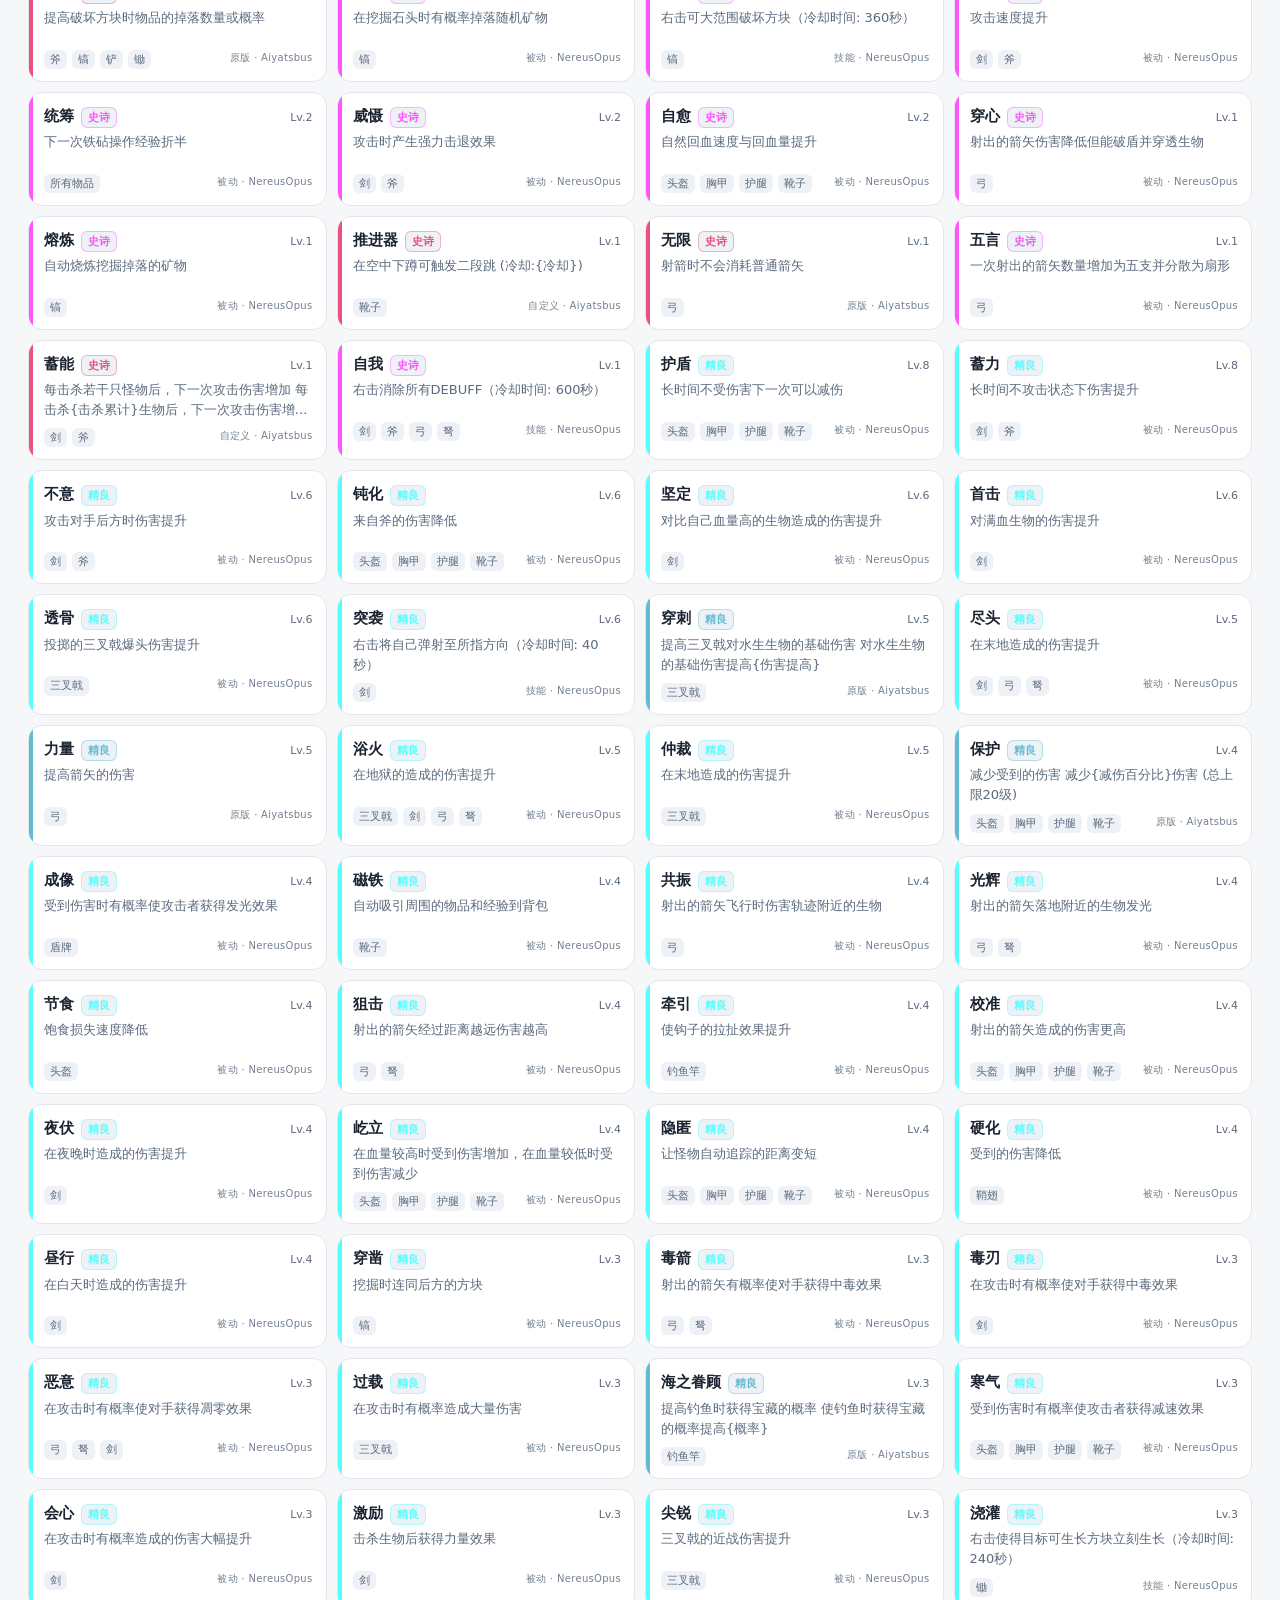
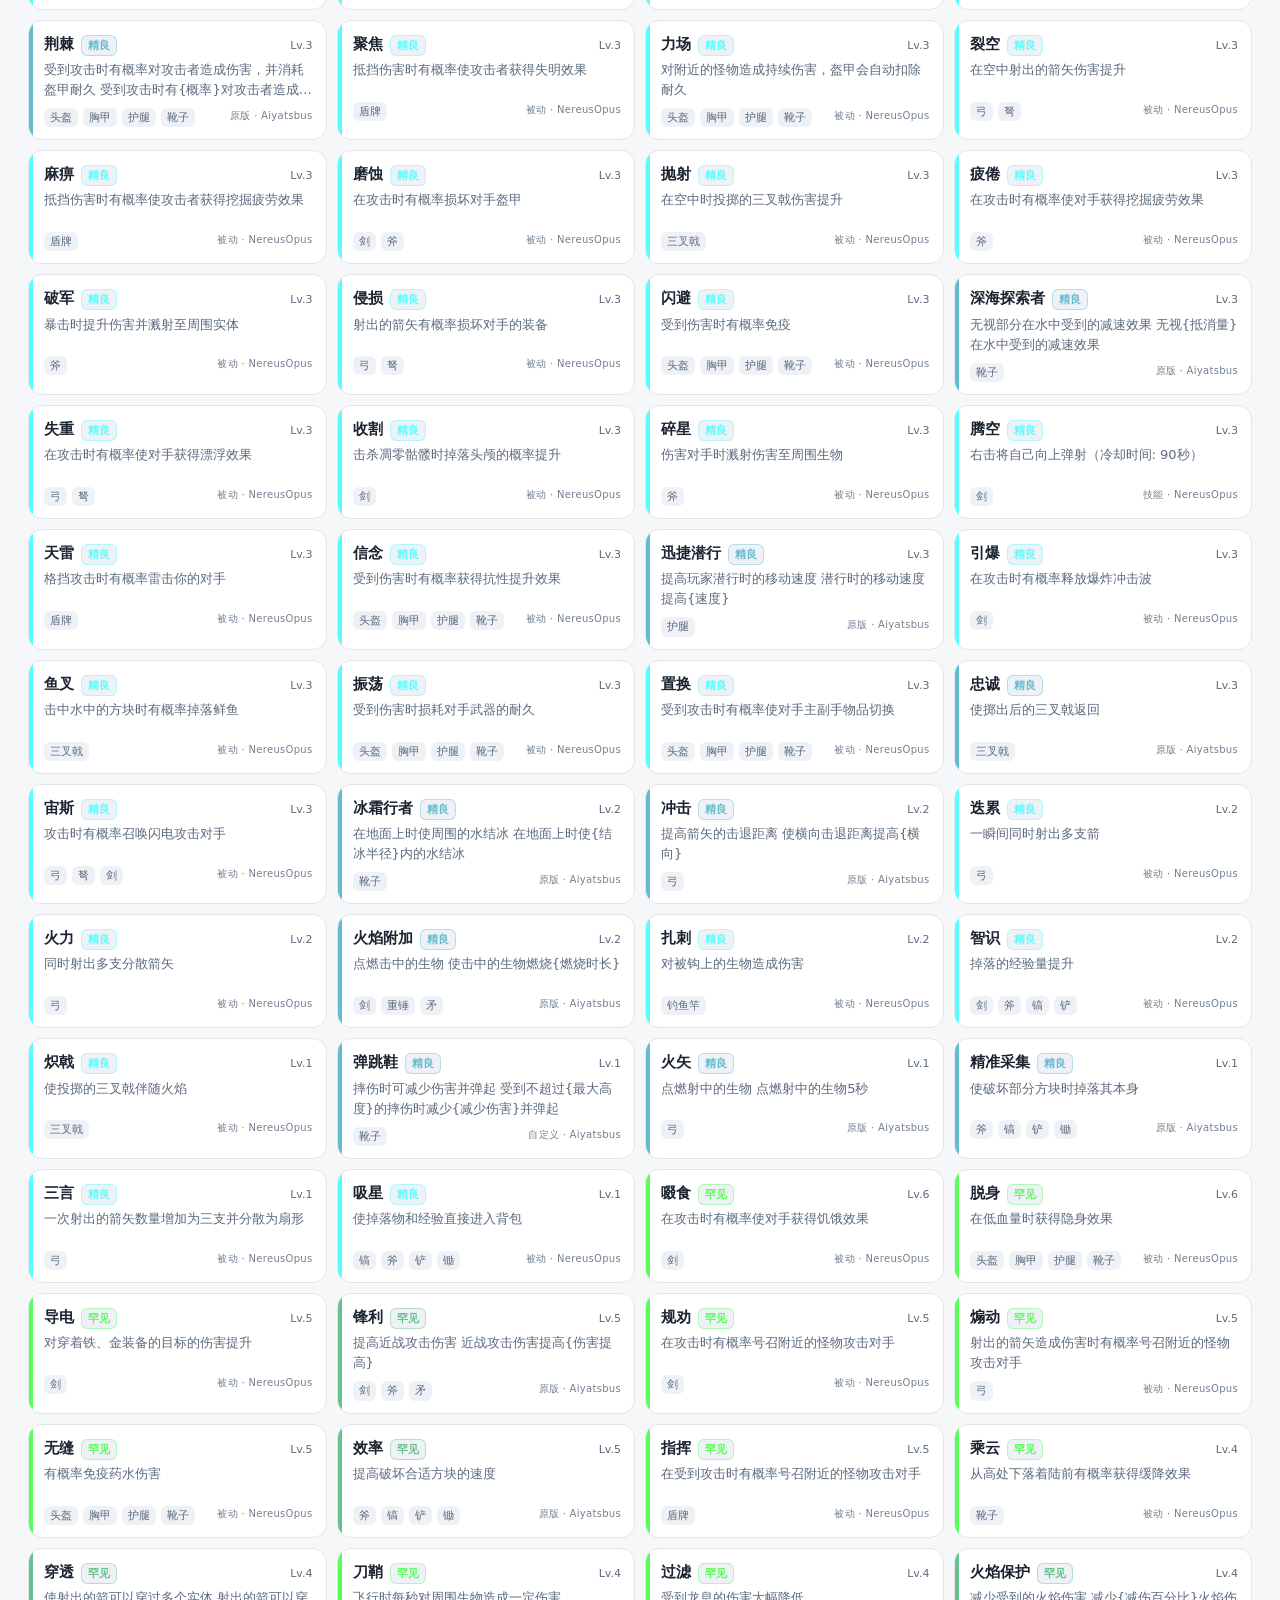
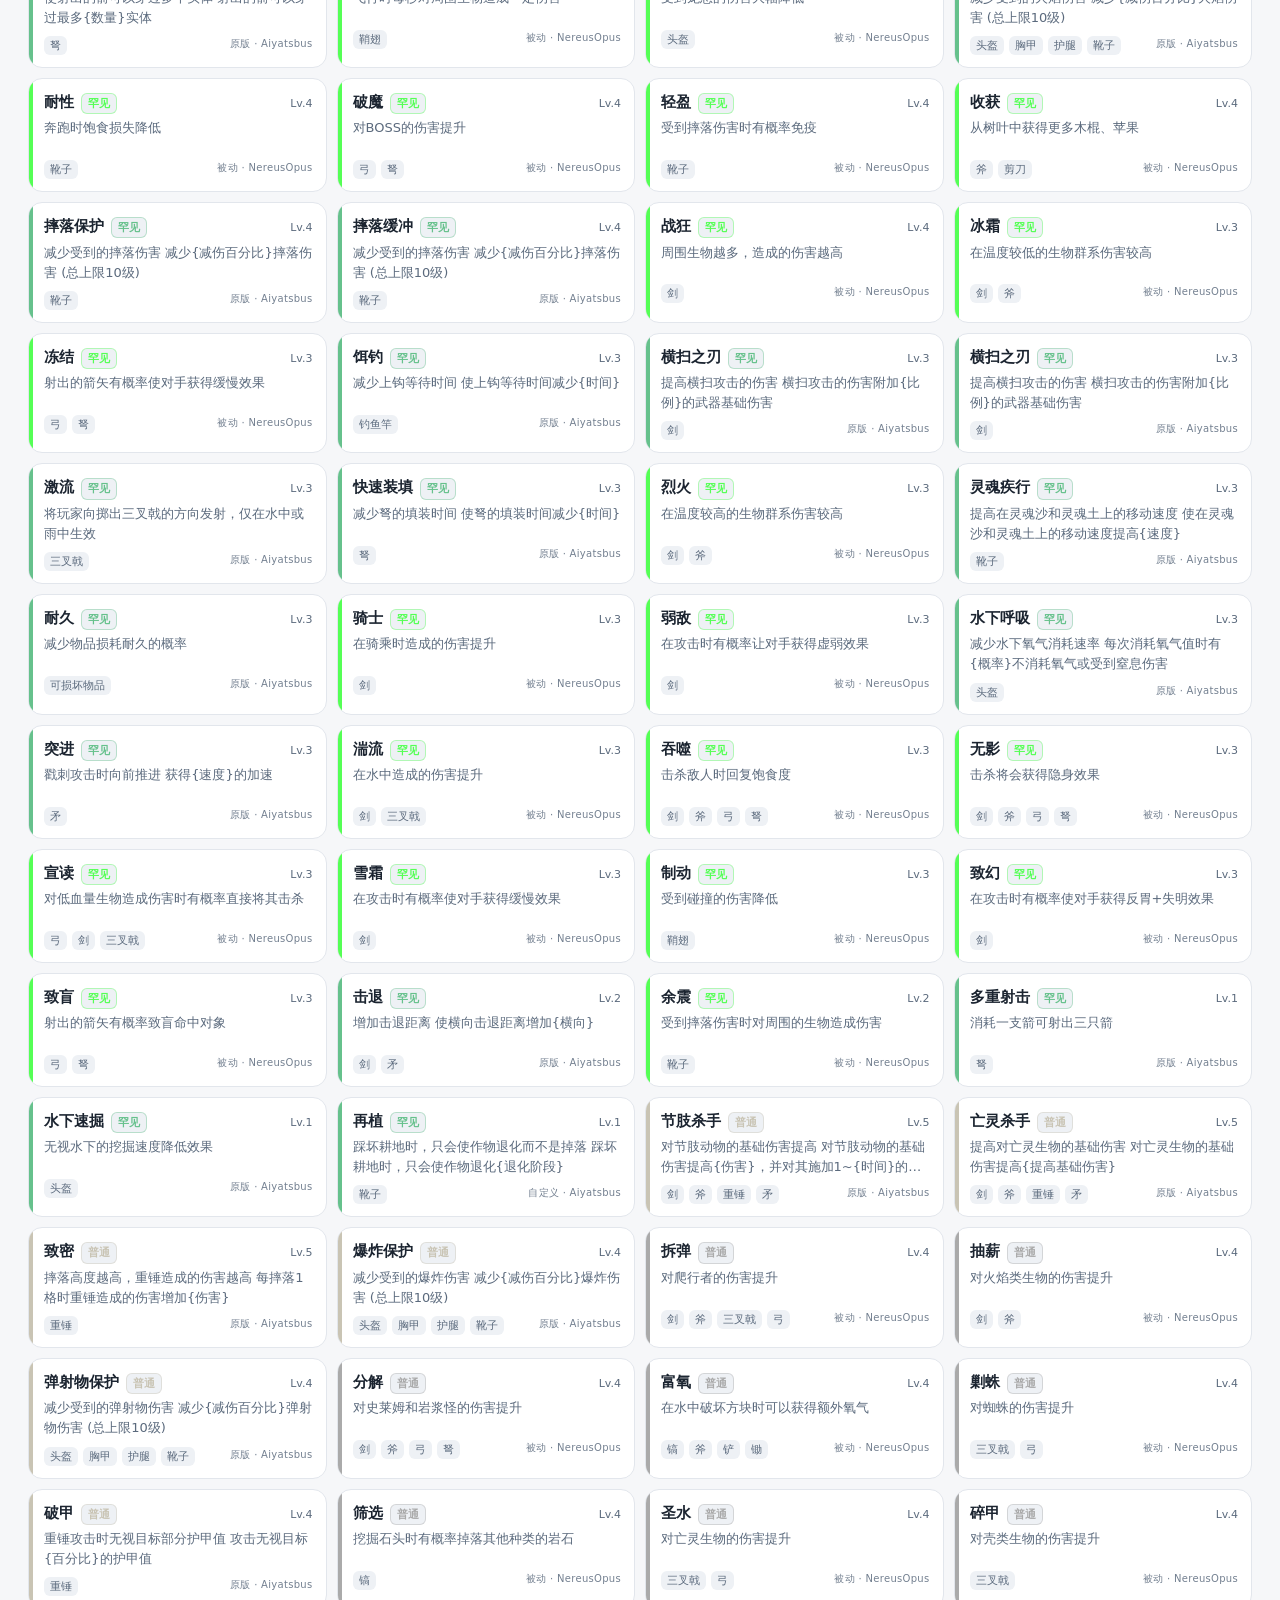
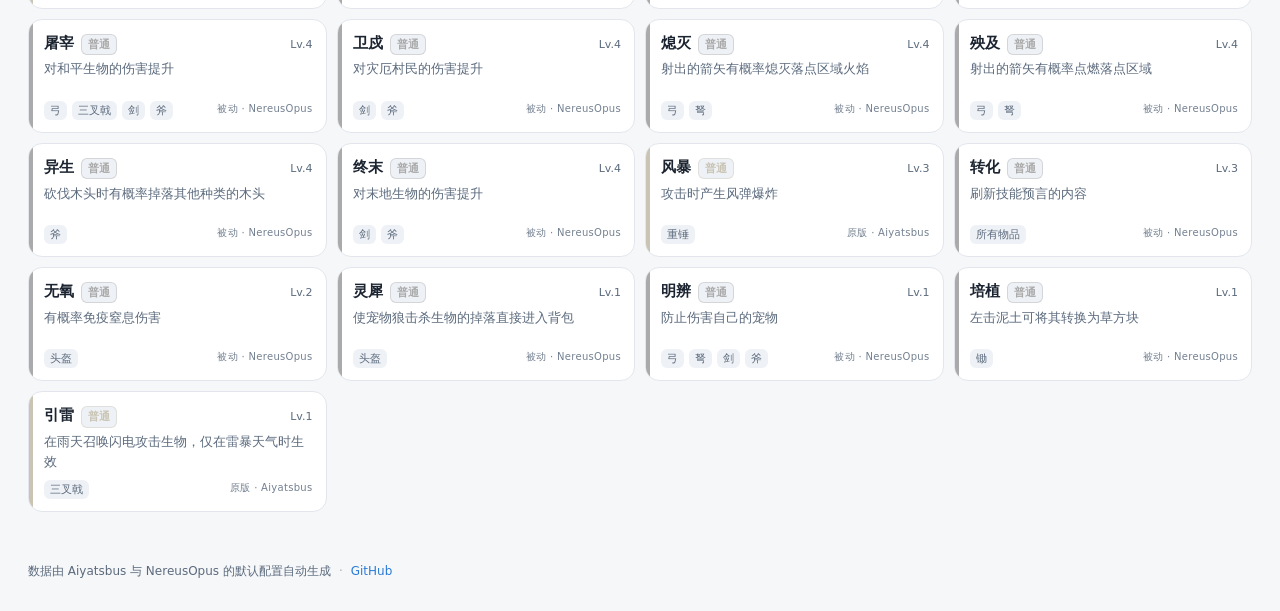
==== commit 22b1b41d: "fix(detail): 详情面板标题与参数标签重复叠加；改为吸顶标题条 + 单行参数标签" ====
--- a/web/index.html
+++ b/web/index.html
@@ -74,9 +74,14 @@
 <!-- 详情面板 -->
 <div id="drawer" class="drawer" hidden>
   <div class="drawer-bd" id="drawerBd"></div>
-  <aside class="drawer-p" role="dialog" aria-modal="true" aria-labelledby="dName">
-    <button id="drawerX" class="drawer-x" aria-label="关闭">✕</button>
-    <div id="drawerBody"></div>
+  <aside class="drawer-p" role="dialog" aria-modal="true" aria-labelledby="drawerTtl">
+    <div class="drawer-hd">
+      <span class="drawer-ttl" id="drawerTtl"></span>
+      <button id="drawerX" class="drawer-x" aria-label="关闭">✕</button>
+    </div>
+    <div class="drawer-scroll" id="drawerScroll">
+      <div id="drawerBody"></div>
+    </div>
   </aside>
 </div>
 
--- a/web/style.css
+++ b/web/style.css
@@ -1,7 +1,7 @@
 :root{
   --bg:#f6f7f9; --bg2:#ffffff; --fg:#1b2430; --fg2:#5b6a7d; --line:#e2e6ec;
   --accent:#2b7bd6; --accent-soft:#e6f1fd; --chip:#eef1f5; --shadow:0 6px 24px rgba(20,32,48,.08);
-  --radius:14px;
+  --radius:14px; --maxw:1360px;
 }
 @media (prefers-color-scheme: dark){
   :root{
@@ -10,9 +10,10 @@
   }
 }
 *{box-sizing:border-box}
+[hidden]{display:none!important}
 html{-webkit-text-size-adjust:100%}
 body{
-  margin:0; background:var(--bg); color:var(--fg);
+  margin:0; min-height:100vh; background:var(--bg); color:var(--fg);
   font:15px/1.55 -apple-system,"Segoe UI","PingFang SC","Microsoft YaHei",system-ui,sans-serif;
   padding-bottom:env(safe-area-inset-bottom);
 }
@@ -21,7 +22,7 @@
 /* ---------- header ---------- */
 .hd{position:sticky;top:0;z-index:30;background:color-mix(in srgb,var(--bg) 88%,transparent);
   backdrop-filter:blur(12px);border-bottom:1px solid var(--line)}
-.hd-in{max-width:1080px;margin:0 auto;padding:10px 16px;display:flex;align-items:center;gap:12px}
+.hd-in{max-width:var(--maxw);margin:0 auto;padding:10px clamp(14px,2.2vw,28px);display:flex;align-items:center;gap:12px}
 .brand{display:flex;align-items:center;gap:9px;color:var(--fg);font-weight:700}
 .brand img{border-radius:9px;display:block}
 .brand-t{font-size:16px}
@@ -31,7 +32,7 @@
 .hd-stat b{color:var(--fg)}
 
 /* ---------- layout ---------- */
-.wrap{max-width:1080px;margin:0 auto;padding:18px 16px 40px}
+.wrap{max-width:var(--maxw);margin:0 auto;padding:18px clamp(14px,2.2vw,28px) 40px}
 
 /* ---------- search ---------- */
 .search{margin-bottom:14px}
@@ -70,7 +71,7 @@
 .btn-ghost:hover{color:var(--fg);border-color:var(--accent)}
 
 /* ---------- cards ---------- */
-.grid{display:grid;grid-template-columns:repeat(auto-fill,minmax(252px,1fr));gap:10px}
+.grid{display:grid;grid-template-columns:repeat(auto-fill,minmax(248px,1fr));gap:10px}
 .card{position:relative;background:var(--bg2);border:1px solid var(--line);border-radius:var(--radius);
   padding:12px 13px 12px 15px;cursor:pointer;transition:.14s;overflow:hidden}
 .card:hover{transform:translateY(-1px);border-color:var(--accent);box-shadow:var(--shadow)}
@@ -88,20 +89,36 @@
 .empty{text-align:center;color:var(--fg2);padding:48px 12px;font-size:14px}
 
 /* ---------- drawer ---------- */
-.drawer{position:fixed;inset:0;z-index:60;display:grid}
-.drawer-bd{grid-area:1/1;background:rgba(8,12,18,.5);backdrop-filter:blur(2px)}
-.drawer-p{grid-area:1/1;justify-self:end;width:min(520px,100%);height:100%;overflow:auto;
-  background:var(--bg2);border-left:1px solid var(--line);padding:18px 20px 40px;
+.drawer{position:fixed;inset:0;z-index:90;display:grid}
+.drawer[hidden]{display:none}
+.drawer-bd{grid-area:1/1;z-index:1;background:rgba(8,12,18,.5);backdrop-filter:blur(2px)}
+.drawer-p{grid-area:1/1;z-index:2;justify-self:end;position:relative;display:flex;flex-direction:column;
+  width:min(520px,100%);height:100%;min-height:0;overflow:hidden;
+  background:var(--bg2);border-left:1px solid var(--line);box-shadow:-18px 0 48px rgba(6,10,16,.22);
   animation:slide .18s ease-out}
 @keyframes slide{from{transform:translateX(18px);opacity:.4}to{transform:none;opacity:1}}
+
+/* 面板顶部固定条：标题 + 关闭，不随内容滚动，也不会盖住正文 */
+.drawer-hd{flex:0 0 auto;display:flex;align-items:center;gap:12px;
+  padding:12px 14px 12px 20px;border-bottom:1px solid var(--line);
+  background:color-mix(in srgb,var(--bg2) 92%,transparent);backdrop-filter:blur(10px)}
+.drawer-ttl{font-size:15px;font-weight:700;color:var(--fg);letter-spacing:.01em;
+  overflow:hidden;text-overflow:ellipsis;white-space:nowrap;flex:1 1 auto;min-width:0}
+.drawer-x{flex:0 0 auto;border:0;background:var(--chip);color:var(--fg2);
+  width:32px;height:32px;border-radius:50%;cursor:pointer;font-size:14px;line-height:1;
+  display:grid;place-items:center;transition:.14s}
+.drawer-x:hover{background:var(--accent-soft);color:var(--accent)}
+.drawer-scroll{flex:1 1 auto;min-height:0;overflow-y:auto;overscroll-behavior:contain;
+  -webkit-overflow-scrolling:touch;padding:16px 20px calc(40px + env(safe-area-inset-bottom))}
+
 @media (max-width:640px){
-  .drawer-p{justify-self:stretch;height:92%;margin-top:auto;width:100%;border-left:0;
-    border-top:1px solid var(--line);border-radius:16px 16px 0 0;animation:up .2s ease-out}
+  .drawer-p{justify-self:stretch;height:auto;max-height:88%;margin-top:auto;width:100%;
+    border-left:0;border-top:1px solid var(--line);border-radius:18px 18px 0 0;
+    box-shadow:0 -18px 48px rgba(6,10,16,.28);animation:up .2s ease-out}
   @keyframes up{from{transform:translateY(30px);opacity:.5}to{transform:none;opacity:1}}
-}
-.drawer-x{position:sticky;float:right;top:0;border:0;background:var(--chip);color:var(--fg2);
-  width:30px;height:30px;border-radius:50%;cursor:pointer;font-size:13px}
-.d-name{font-size:22px;font-weight:800;margin:0 0 2px}
+  .drawer-hd{padding:10px 12px 10px 16px;border-radius:18px 18px 0 0}
+  .drawer-scroll{padding:14px 16px calc(28px + env(safe-area-inset-bottom))}
+}.d-name{font-size:22px;font-weight:800;margin:0 0 2px}
 .d-en{font-size:12px;color:var(--fg2);margin-bottom:10px;word-break:break-all}
 .d-meta{display:flex;flex-wrap:wrap;gap:6px;margin-bottom:14px}
 .d-sec{margin:16px 0 0}
@@ -123,6 +140,6 @@
 .note{font-size:12px;color:var(--fg2)}
 
 /* ---------- footer ---------- */
-.ft{max-width:1080px;margin:0 auto;padding:10px 16px 30px;color:var(--fg2);font-size:12px;
+.ft{max-width:var(--maxw);margin:0 auto;padding:10px clamp(14px,2.2vw,28px) 30px;color:var(--fg2);font-size:12px;
   display:flex;gap:8px;flex-wrap:wrap}
 .ft .dot{opacity:.5}
